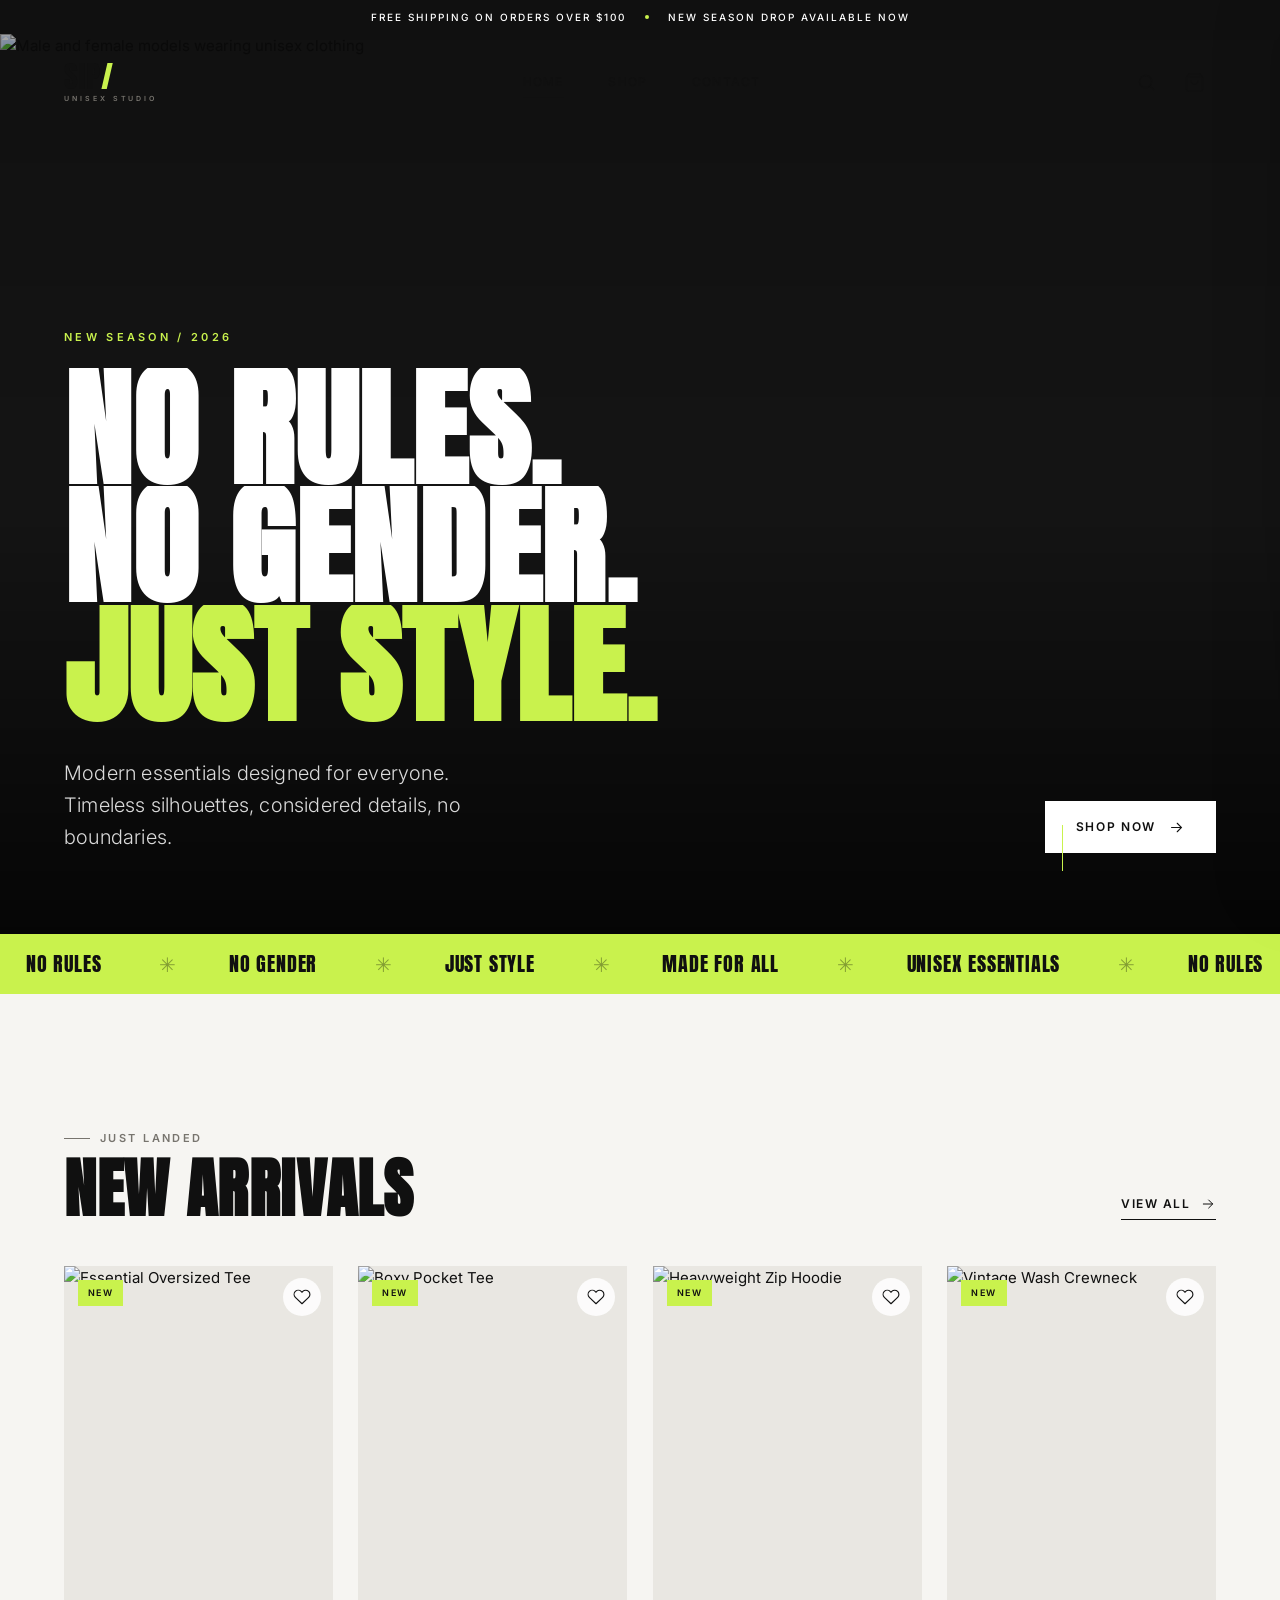
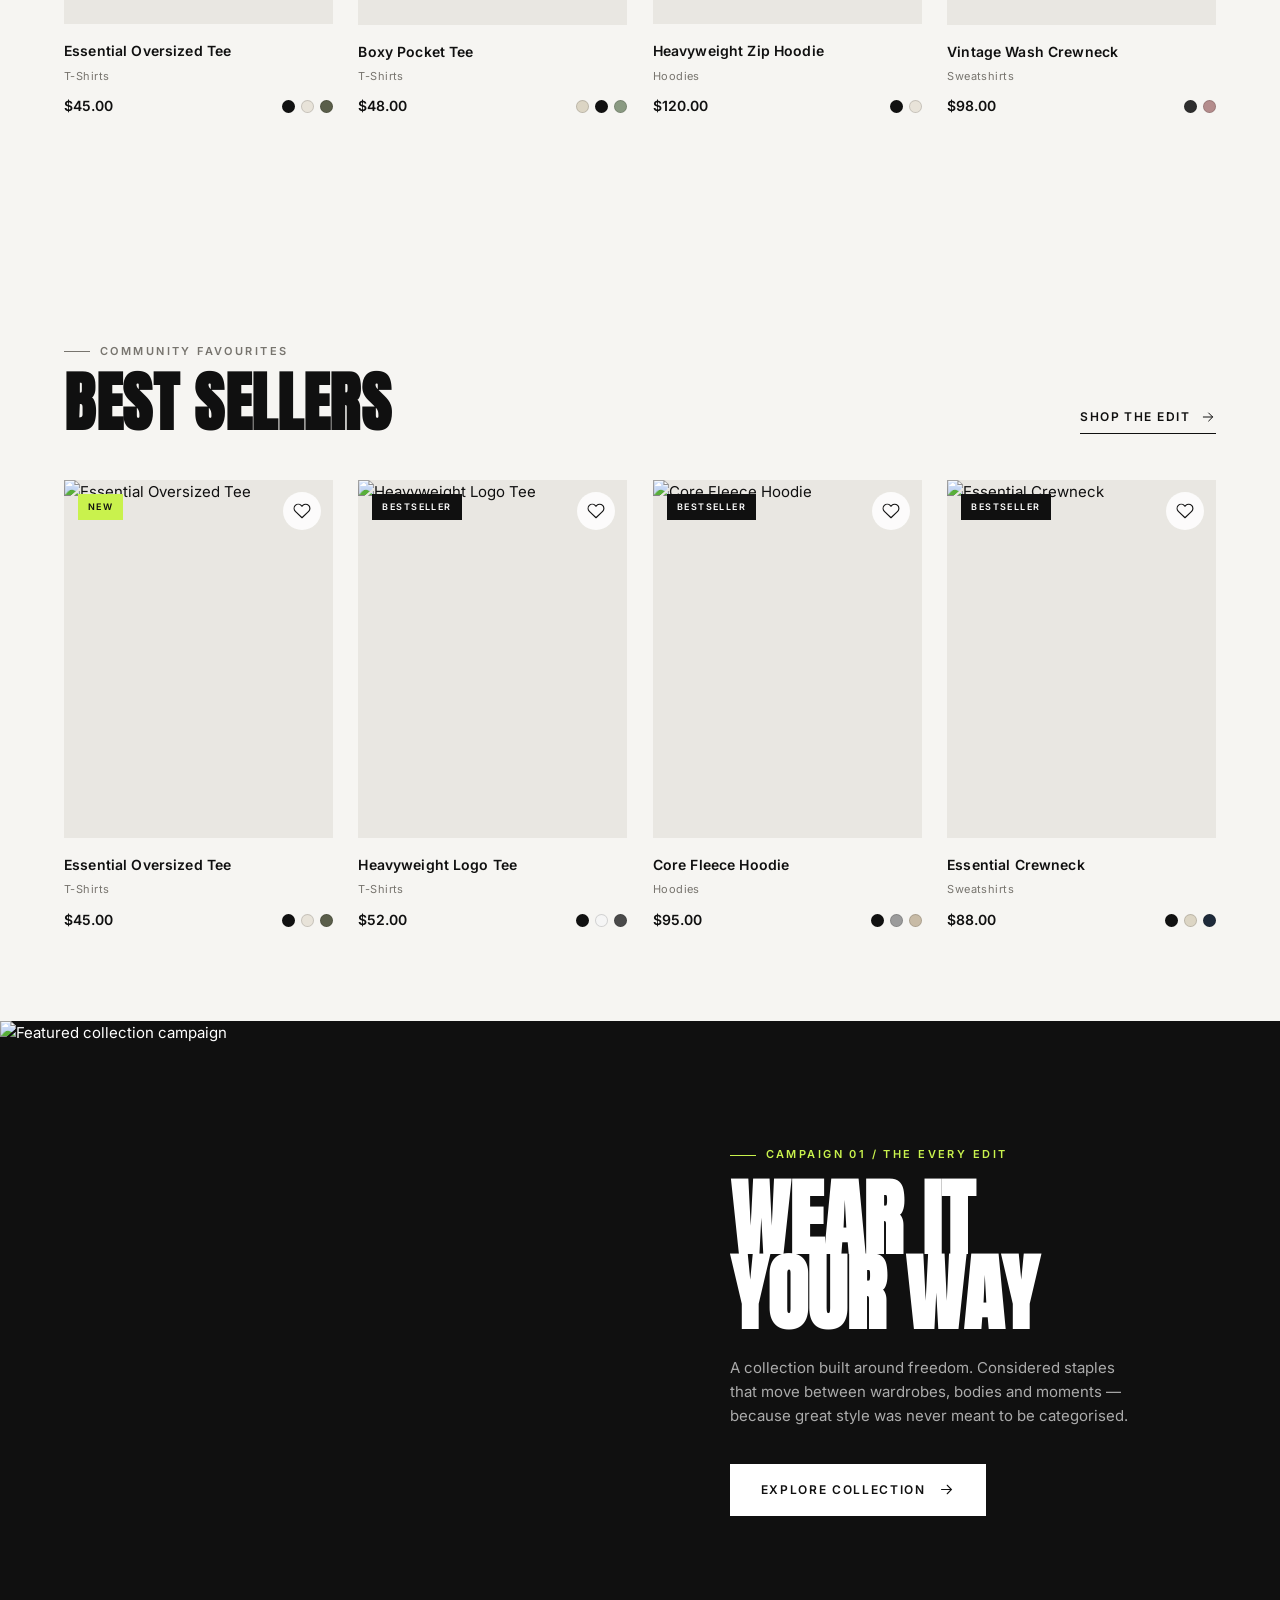
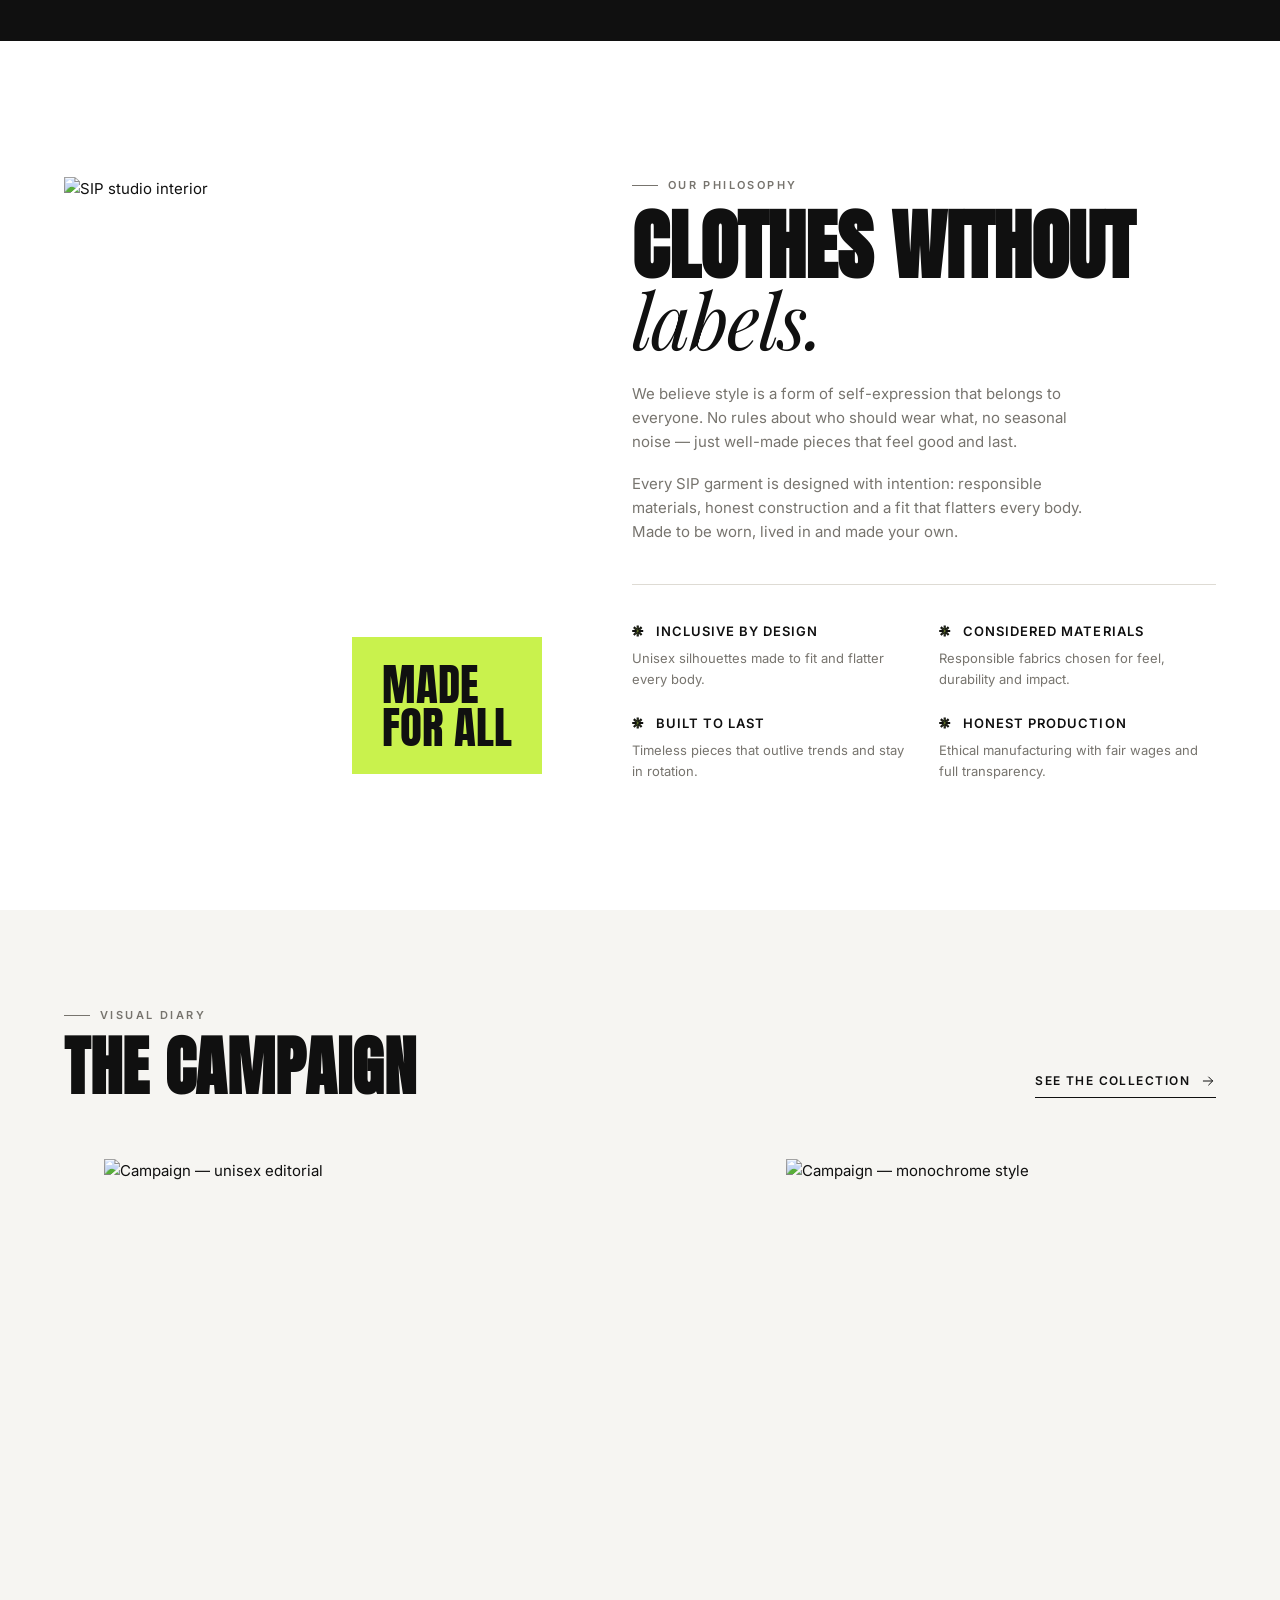
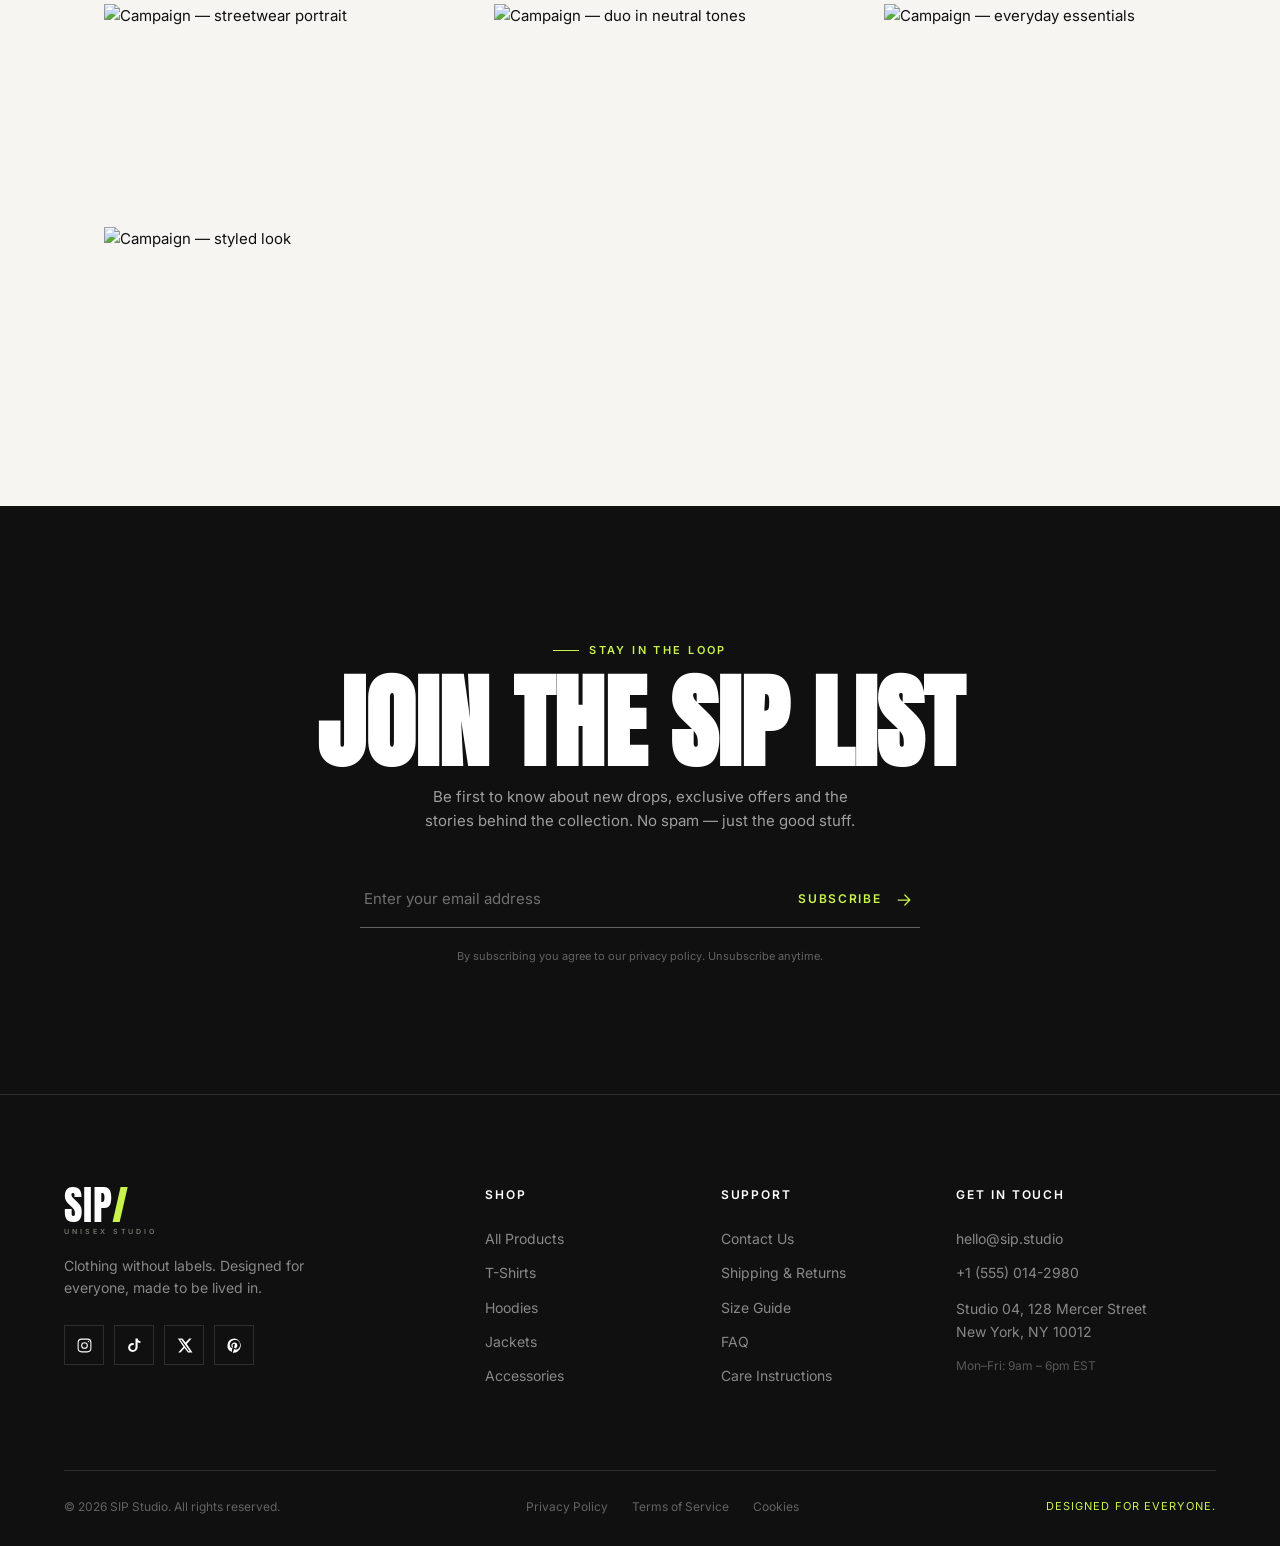
==== index.html @ 07a3ffbf "first commit" ====
<!DOCTYPE html>
<html lang="en">
<head>
  <meta charset="UTF-8" />
  <meta name="viewport" content="width=device-width, initial-scale=1.0" />
  <meta name="description" content="SIP — modern unisex essentials. No rules. No gender. Just style." />
  <title>SIP / Unisex Studio — No Rules. No Gender. Just Style.</title>
  <link rel="stylesheet" href="css/style.css" />
</head>
<body data-page="home">

  <div id="app-header"></div>

  <main>
    <!-- HERO -->
    <section class="hero">
      <div class="hero-media">
        <img src="https://images.unsplash.com/photo-1539109136881-3be0616acf4b?auto=format&fit=crop&w=2000&q=80"
             alt="Male and female models wearing unisex clothing" />
      </div>
      <div class="hero-content">
        <span class="hero-eyebrow">New Season / 2026</span>
        <h1>
          <span class="line"><span>No Rules.</span></span>
          <span class="line"><span>No Gender.</span></span>
          <span class="line"><span>Just Style.</span></span>
        </h1>
        <div class="hero-bottom">
          <p class="hero-sub">Modern essentials designed for everyone. Timeless silhouettes, considered details, no boundaries.</p>
          <a href="products.html" class="btn btn-light">Shop Now
            <svg viewBox="0 0 24 24" fill="none" stroke="currentColor" stroke-width="1.5" stroke-linecap="round"><path d="M5 12h14M13 6l6 6-6 6"/></svg>
          </a>
        </div>
      </div>
      <div class="hero-scroll" aria-hidden="true"><i></i> Scroll to explore</div>
    </section>

    <!-- MARQUEE -->
    <div class="marquee" aria-hidden="true">
      <div class="marquee-track" id="marqueeTrack"></div>
    </div>

    <!-- NEW ARRIVALS -->
    <section class="section container">
      <div class="section-head reveal">
        <div>
          <span class="eyebrow">Just Landed</span>
          <h2>New Arrivals</h2>
        </div>
        <a href="products.html" class="text-link">View all
          <svg viewBox="0 0 24 24" fill="none" stroke="currentColor" stroke-width="1.5" stroke-linecap="round"><path d="M5 12h14M13 6l6 6-6 6"/></svg>
        </a>
      </div>
      <div class="product-grid" id="newArrivals"></div>
    </section>

    <!-- BEST SELLERS -->
    <section class="section-tight container">
      <div class="section-head reveal">
        <div>
          <span class="eyebrow">Community Favourites</span>
          <h2>Best Sellers</h2>
        </div>
        <a href="products.html" class="text-link">Shop the edit
          <svg viewBox="0 0 24 24" fill="none" stroke="currentColor" stroke-width="1.5" stroke-linecap="round"><path d="M5 12h14M13 6l6 6-6 6"/></svg>
        </a>
      </div>
      <div class="product-grid" id="bestSellers"></div>
    </section>

    <!-- FEATURED COLLECTION -->
    <section class="featured reveal">
      <div class="featured-media">
        <img src="https://images.unsplash.com/photo-1483985988355-763728e1935b?auto=format&fit=crop&w=1600&q=80"
             alt="Featured collection campaign" />
      </div>
      <div class="featured-content">
        <span class="eyebrow">Campaign 01 / The Every Edit</span>
        <h2>Wear It<br/>Your Way</h2>
        <p>A collection built around freedom. Considered staples that move between wardrobes, bodies and moments — because great style was never meant to be categorised.</p>
        <a href="products.html?category=T-Shirts" class="btn btn-light">Explore collection
          <svg viewBox="0 0 24 24" fill="none" stroke="currentColor" stroke-width="1.5" stroke-linecap="round"><path d="M5 12h14M13 6l6 6-6 6"/></svg>
        </a>
      </div>
    </section>

    <!-- PHILOSOPHY -->
    <section class="section philosophy">
      <div class="container philosophy-grid">
        <div class="philosophy-media reveal">
          <img src="https://images.unsplash.com/photo-1441986300917-64674bd600d8?auto=format&fit=crop&w=1300&q=80"
               alt="SIP studio interior" />
          <div class="badge">Made<br/>For All</div>
        </div>
        <div class="philosophy-copy reveal">
          <span class="eyebrow">Our Philosophy</span>
          <h2>Clothes without <em>labels.</em></h2>
          <p>We believe style is a form of self-expression that belongs to everyone. No rules about who should wear what, no seasonal noise — just well-made pieces that feel good and last.</p>
          <p>Every SIP garment is designed with intention: responsible materials, honest construction and a fit that flatters every body. Made to be worn, lived in and made your own.</p>
          <div class="values">
            <div class="value"><h4><span>✳</span> Inclusive by Design</h4><p>Unisex silhouettes made to fit and flatter every body.</p></div>
            <div class="value"><h4><span>✳</span> Considered Materials</h4><p>Responsible fabrics chosen for feel, durability and impact.</p></div>
            <div class="value"><h4><span>✳</span> Built to Last</h4><p>Timeless pieces that outlive trends and stay in rotation.</p></div>
            <div class="value"><h4><span>✳</span> Honest Production</h4><p>Ethical manufacturing with fair wages and full transparency.</p></div>
          </div>
        </div>
      </div>
    </section>

    <!-- CAMPAIGN GALLERY -->
    <section class="section-tight gallery-section container">
      <div class="section-head reveal">
        <div>
          <span class="eyebrow">Visual Diary</span>
          <h2>The Campaign</h2>
        </div>
        <a href="products.html" class="text-link">See the collection
          <svg viewBox="0 0 24 24" fill="none" stroke="currentColor" stroke-width="1.5" stroke-linecap="round"><path d="M5 12h14M13 6l6 6-6 6"/></svg>
        </a>
      </div>
      <div class="gallery-grid reveal" id="galleryGrid"></div>
    </section>

    <!-- NEWSLETTER -->
    <section class="newsletter">
      <div class="container reveal">
        <span class="eyebrow">Stay in the loop</span>
        <h2>Join The SIP List</h2>
        <p>Be first to know about new drops, exclusive offers and the stories behind the collection. No spam — just the good stuff.</p>
        <form class="newsletter-form" data-newsletter>
          <input type="email" placeholder="Enter your email address" aria-label="Email address" required />
          <button type="submit">Subscribe
            <svg viewBox="0 0 24 24" fill="none" stroke="currentColor" stroke-width="1.5" stroke-linecap="round"><path d="M5 12h14M13 6l6 6-6 6"/></svg>
          </button>
        </form>
        <small>By subscribing you agree to our privacy policy. Unsubscribe anytime.</small>
      </div>
    </section>
  </main>

  <div id="app-footer"></div>

  <script src="js/data.js"></script>
  <script src="js/details.js"></script>
  <script src="js/store.js"></script>
  <script src="js/main.js"></script>
  <script src="js/home.js"></script>
</body>
</html>
---- css/style.css ----
/* ============================================================
   SIP — Unisex Studio
   Premium minimalist streetwear stylesheet
   ============================================================ */

@import url('https://fonts.googleapis.com/css2?family=Anton&family=Inter:wght@300;400;500;600;700&family=Playfair+Display:ital,wght@1,400;1,500&display=swap');

:root {
  --bg: #f6f5f2;
  --surface: #ffffff;
  --ink: #101010;
  --ink-soft: #2a2a2a;
  --muted: #77746e;
  --line: #dedbd4;
  --line-dark: #2e2e2e;
  --accent: #c9f24d;
  --display: 'Anton', Impact, sans-serif;
  --body: 'Inter', -apple-system, BlinkMacSystemFont, 'Segoe UI', sans-serif;
  --serif: 'Playfair Display', Georgia, serif;
  --max: 1440px;
  --pad: clamp(20px, 5vw, 72px);
  --nav-h: 84px;
  --ease: cubic-bezier(0.22, 1, 0.36, 1);
}

*,
*::before,
*::after {
  box-sizing: border-box;
}

html {
  scroll-behavior: smooth;
}

body {
  margin: 0;
  background: var(--bg);
  color: var(--ink);
  font-family: var(--body);
  font-size: 15px;
  line-height: 1.6;
  -webkit-font-smoothing: antialiased;
  overflow-x: hidden;
}

body.no-scroll {
  overflow: hidden;
}

img {
  display: block;
  max-width: 100%;
}

a {
  color: inherit;
  text-decoration: none;
}

button,
input,
select {
  font: inherit;
  color: inherit;
}

button {
  cursor: pointer;
}

h1,
h2,
h3,
h4,
p {
  margin: 0;
}

::selection {
  background: var(--accent);
  color: var(--ink);
}

/* ---------- Shared bits ---------- */
.display {
  font-family: var(--display);
  font-weight: 400;
  line-height: 0.95;
  letter-spacing: 0.01em;
  text-transform: uppercase;
}

.eyebrow {
  display: inline-flex;
  align-items: center;
  gap: 10px;
  font-size: 11px;
  font-weight: 600;
  letter-spacing: 0.22em;
  text-transform: uppercase;
  color: var(--muted);
}
.eyebrow::before {
  content: '';
  width: 26px;
  height: 1px;
  background: currentColor;
}

.btn {
  display: inline-flex;
  align-items: center;
  justify-content: center;
  gap: 12px;
  min-height: 52px;
  padding: 0 30px;
  font-size: 12px;
  font-weight: 600;
  letter-spacing: 0.14em;
  text-transform: uppercase;
  border: 1px solid transparent;
  transition: background 0.3s var(--ease), color 0.3s var(--ease),
    border-color 0.3s var(--ease), transform 0.3s var(--ease);
  white-space: nowrap;
}
.btn svg {
  width: 17px;
  height: 17px;
  transition: transform 0.3s var(--ease);
}
.btn:hover svg {
  transform: translateX(4px);
}
.btn-dark {
  background: var(--ink);
  color: #fff;
}
.btn-dark:hover {
  background: var(--accent);
  color: var(--ink);
}
.btn-light {
  background: #fff;
  color: var(--ink);
}
.btn-light:hover {
  background: var(--accent);
}
.btn-outline {
  background: transparent;
  color: var(--ink);
  border-color: var(--ink);
}
.btn-outline:hover {
  background: var(--ink);
  color: #fff;
}
.btn-ghost {
  background: transparent;
  color: var(--ink);
  border-color: var(--line);
}
.btn-ghost:hover {
  border-color: var(--ink);
}
.btn-block {
  width: 100%;
}

.section-head {
  display: flex;
  align-items: flex-end;
  justify-content: space-between;
  gap: 30px;
  margin-bottom: 46px;
}
.section-head h2 {
  font-family: var(--display);
  font-size: clamp(38px, 5vw, 68px);
  line-height: 0.95;
  text-transform: uppercase;
  letter-spacing: 0.01em;
  margin-top: 12px;
}
.text-link {
  display: inline-flex;
  align-items: center;
  gap: 10px;
  font-size: 12px;
  font-weight: 600;
  letter-spacing: 0.12em;
  text-transform: uppercase;
  padding-bottom: 6px;
  border-bottom: 1px solid var(--ink);
  transition: gap 0.3s var(--ease), color 0.3s;
}
.text-link svg {
  width: 16px;
  height: 16px;
}
.text-link:hover {
  gap: 18px;
  color: var(--muted);
}

.container {
  width: 100%;
  max-width: var(--max);
  margin-inline: auto;
  padding-inline: var(--pad);
}

.reveal {
  opacity: 0;
  transform: translateY(32px);
  transition: opacity 0.8s var(--ease), transform 0.8s var(--ease);
}
.reveal.visible {
  opacity: 1;
  transform: none;
}

/* ---------- Announcement + Header ---------- */
.announcement {
  background: var(--ink);
  color: #fff;
  text-align: center;
  font-size: 10px;
  font-weight: 500;
  letter-spacing: 0.2em;
  text-transform: uppercase;
  padding: 9px 16px;
}
.announcement-dot {
  display: inline-block;
  width: 4px;
  height: 4px;
  border-radius: 50%;
  background: var(--accent);
  margin: 0 14px 2px;
}

.site-header {
  position: fixed;
  top: 40px;
  left: 0;
  right: 0;
  z-index: 100;
  height: var(--nav-h);
  background: transparent;
  transition: background 0.4s var(--ease), box-shadow 0.4s var(--ease),
    height 0.4s var(--ease), top 0.4s var(--ease);
}
.site-header.scrolled {
  top: 0;
  height: 70px;
  background: rgba(246, 245, 242, 0.94);
  backdrop-filter: blur(14px);
  -webkit-backdrop-filter: blur(14px);
  box-shadow: 0 1px 0 var(--line);
}
.nav-wrap {
  max-width: var(--max);
  height: 100%;
  margin-inline: auto;
  padding-inline: var(--pad);
  display: flex;
  align-items: center;
  justify-content: space-between;
  gap: 24px;
}
.logo {
  display: inline-flex;
  flex-direction: column;
  line-height: 1;
  flex-shrink: 0;
}
.logo-mark {
  font-family: var(--display);
  font-size: 30px;
  letter-spacing: 0.02em;
}
.logo-slash {
  color: var(--accent);
}
.logo-sub {
  font-size: 7px;
  font-weight: 600;
  letter-spacing: 0.42em;
  color: var(--muted);
  margin-top: 3px;
}

.main-nav {
  display: flex;
  gap: clamp(22px, 3.5vw, 52px);
  align-items: center;
}
.main-nav a {
  position: relative;
  font-size: 12px;
  font-weight: 500;
  letter-spacing: 0.1em;
  text-transform: uppercase;
  padding: 8px 0;
}
.main-nav a::after {
  content: '';
  position: absolute;
  bottom: 2px;
  left: 0;
  width: 0;
  height: 1px;
  background: var(--ink);
  transition: width 0.35s var(--ease);
}
.main-nav a:hover::after,
.main-nav a.active::after {
  width: 100%;
}

.nav-actions {
  display: flex;
  align-items: center;
  gap: 6px;
}
.icon-btn {
  width: 42px;
  height: 42px;
  display: inline-flex;
  align-items: center;
  justify-content: center;
  background: none;
  border: 0;
  border-radius: 50%;
  position: relative;
  transition: background 0.3s;
}
.icon-btn:hover {
  background: rgba(0, 0, 0, 0.06);
}
.icon-btn svg {
  width: 21px;
  height: 21px;
}
.cart-badge {
  position: absolute;
  top: 2px;
  right: 0;
  min-width: 17px;
  height: 17px;
  padding: 0 4px;
  border-radius: 20px;
  background: var(--accent);
  color: var(--ink);
  font-size: 10px;
  font-weight: 700;
  display: flex;
  align-items: center;
  justify-content: center;
  transform: scale(0);
  transition: transform 0.3s var(--ease);
}
.cart-badge.is-visible {
  transform: scale(1);
}
.menu-toggle {
  display: none;
}

/* ---------- Mobile menu ---------- */
.mobile-menu {
  position: fixed;
  inset: 0;
  z-index: 300;
  background: var(--ink);
  color: #fff;
  padding: var(--pad);
  display: flex;
  flex-direction: column;
  justify-content: center;
  transform: translateY(-100%);
  transition: transform 0.6s var(--ease);
}
.mobile-menu.open {
  transform: none;
}
.mobile-menu-close {
  position: absolute;
  top: 26px;
  right: 26px;
  color: #fff;
}
.mobile-menu-close:hover {
  background: rgba(255, 255, 255, 0.1);
}
.mobile-menu nav {
  display: flex;
  flex-direction: column;
}
.mobile-menu nav a {
  font-family: var(--display);
  font-size: clamp(52px, 14vw, 90px);
  line-height: 1.1;
  text-transform: uppercase;
  display: flex;
  align-items: baseline;
  justify-content: space-between;
  border-bottom: 1px solid var(--line-dark);
  transition: color 0.3s, padding-left 0.3s var(--ease);
}
.mobile-menu nav a:hover {
  color: var(--accent);
  padding-left: 14px;
}
.mobile-menu nav a span {
  font-family: var(--body);
  font-size: 12px;
  color: var(--muted);
  letter-spacing: 0.1em;
}
.mobile-menu-foot {
  margin-top: 60px;
  font-size: 11px;
  letter-spacing: 0.24em;
  color: var(--muted);
}

/* ---------- Hero ---------- */
.hero {
  position: relative;
  min-height: 100svh;
  display: flex;
  align-items: flex-end;
  overflow: hidden;
  background: #1a1a1a;
}
.hero-media {
  position: absolute;
  inset: 0;
}
.hero-media img {
  width: 100%;
  height: 100%;
  object-fit: cover;
  object-position: center 28%;
  animation: heroZoom 1.6s var(--ease) both;
}
@keyframes heroZoom {
  from {
    transform: scale(1.1);
  }
  to {
    transform: scale(1);
  }
}
.hero-media::after {
  content: '';
  position: absolute;
  inset: 0;
  background: linear-gradient(
      to top,
      rgba(0, 0, 0, 0.78) 0%,
      rgba(0, 0, 0, 0.2) 48%,
      rgba(0, 0, 0, 0.35) 100%
    );
}
.hero-content {
  position: relative;
  z-index: 2;
  width: 100%;
  max-width: var(--max);
  margin-inline: auto;
  padding: 0 var(--pad) clamp(60px, 9vh, 110px);
  color: #fff;
}
.hero-eyebrow {
  color: var(--accent);
  font-size: 11px;
  font-weight: 600;
  letter-spacing: 0.3em;
  text-transform: uppercase;
  margin-bottom: 22px;
  display: block;
}
.hero h1 {
  font-family: var(--display);
  font-size: clamp(58px, 10.5vw, 168px);
  line-height: 0.88;
  letter-spacing: 0.005em;
  text-transform: uppercase;
  max-width: 12ch;
}
.hero h1 .line {
  display: block;
  overflow: hidden;
}
.hero h1 .line span {
  display: block;
  animation: heroUp 0.9s var(--ease) both;
}
.hero h1 .line:nth-child(2) span {
  animation-delay: 0.12s;
}
.hero h1 .line:nth-child(3) span {
  animation-delay: 0.24s;
  color: var(--accent);
}
@keyframes heroUp {
  from {
    transform: translateY(110%);
  }
  to {
    transform: none;
  }
}
.hero-bottom {
  display: flex;
  align-items: flex-end;
  justify-content: space-between;
  gap: 40px;
  margin-top: 34px;
  flex-wrap: wrap;
}
.hero-sub {
  font-size: clamp(15px, 1.6vw, 20px);
  font-weight: 300;
  letter-spacing: 0.01em;
  max-width: 34ch;
  color: rgba(255, 255, 255, 0.85);
}
.hero-scroll {
  position: absolute;
  right: var(--pad);
  bottom: clamp(40px, 7vh, 80px);
  z-index: 2;
  display: flex;
  align-items: center;
  gap: 12px;
  font-size: 10px;
  letter-spacing: 0.22em;
  text-transform: uppercase;
  color: rgba(255, 255, 255, 0.7);
}
.hero-scroll i {
  display: block;
  width: 1px;
  height: 46px;
  background: rgba(255, 255, 255, 0.5);
  position: relative;
  overflow: hidden;
}
.hero-scroll i::after {
  content: '';
  position: absolute;
  inset: 0;
  background: var(--accent);
  animation: scrollLine 2s infinite;
}
@keyframes scrollLine {
  0% {
    transform: translateY(-100%);
  }
  60%,
  100% {
    transform: translateY(100%);
  }
}

/* ---------- Marquee ---------- */
.marquee {
  background: var(--accent);
  overflow: hidden;
  padding: 14px 0;
}
.marquee-track {
  display: flex;
  width: max-content;
  animation: marquee 26s linear infinite;
}
.marquee span {
  font-family: var(--display);
  font-size: 20px;
  text-transform: uppercase;
  letter-spacing: 0.04em;
  padding-inline: 26px;
  white-space: nowrap;
}
.marquee span i {
  font-style: normal;
  color: rgba(0, 0, 0, 0.35);
  margin-left: 52px;
}
@keyframes marquee {
  to {
    transform: translateX(-50%);
  }
}

/* ---------- Product grid (shared) ---------- */
.section {
  padding-block: clamp(80px, 10vw, 140px);
}
.section-tight {
  padding-block: clamp(60px, 7vw, 100px);
}
.product-grid {
  display: grid;
  grid-template-columns: repeat(4, 1fr);
  gap: clamp(16px, 2vw, 30px);
}
.product-card {
  position: relative;
}
.product-media {
  position: relative;
  overflow: hidden;
  aspect-ratio: 3 / 4;
  background: #e9e7e2;
}
.product-media img {
  width: 100%;
  height: 100%;
  object-fit: cover;
  transition: transform 0.8s var(--ease), opacity 0.5s;
}
.product-media .img-alt {
  position: absolute;
  inset: 0;
  opacity: 0;
}
.product-card:hover .product-media img.primary {
  opacity: 0;
}
.product-card:hover .product-media img.img-alt {
  opacity: 1;
}
.product-card:hover .product-media img {
  transform: scale(1.05);
}
.product-tag {
  position: absolute;
  top: 14px;
  left: 14px;
  z-index: 2;
  background: var(--ink);
  color: #fff;
  font-size: 9px;
  font-weight: 600;
  letter-spacing: 0.16em;
  text-transform: uppercase;
  padding: 6px 10px;
}
.product-tag.new {
  background: var(--accent);
  color: var(--ink);
}
.wish-btn {
  position: absolute;
  top: 12px;
  right: 12px;
  z-index: 2;
  width: 38px;
  height: 38px;
  border-radius: 50%;
  border: 0;
  background: rgba(255, 255, 255, 0.85);
  display: flex;
  align-items: center;
  justify-content: center;
  transition: background 0.3s, transform 0.3s var(--ease);
}
.wish-btn svg {
  width: 18px;
  height: 18px;
}
.wish-btn:hover {
  transform: scale(1.08);
}
.wish-btn.active {
  background: var(--ink);
  color: var(--accent);
}
.wish-btn.active svg {
  fill: currentColor;
}
.quick-add {
  position: absolute;
  left: 14px;
  right: 14px;
  bottom: 14px;
  z-index: 2;
  background: #fff;
  border: 0;
  height: 46px;
  font-size: 11px;
  font-weight: 600;
  letter-spacing: 0.14em;
  text-transform: uppercase;
  transform: translateY(120%);
  opacity: 0;
  transition: transform 0.4s var(--ease), opacity 0.4s, background 0.3s, color 0.3s;
}
.product-card:hover .quick-add {
  transform: none;
  opacity: 1;
}
.quick-add:hover {
  background: var(--accent);
}
.product-info {
  padding-top: 16px;
}
.product-info h3 {
  font-size: 14px;
  font-weight: 600;
  letter-spacing: 0.01em;
  margin-bottom: 5px;
}
.product-cat {
  font-size: 11px;
  color: var(--muted);
  letter-spacing: 0.04em;
}
.product-row {
  display: flex;
  align-items: center;
  justify-content: space-between;
  margin-top: 10px;
  gap: 10px;
}
.product-price {
  font-size: 14px;
  font-weight: 600;
}
.swatches {
  display: flex;
  gap: 6px;
}
.swatch {
  width: 13px;
  height: 13px;
  border-radius: 50%;
  border: 1px solid rgba(0, 0, 0, 0.15);
  position: relative;
}
.swatch::after {
  content: '';
  position: absolute;
  inset: -3px;
  border: 1px solid transparent;
  border-radius: 50%;
  transition: border-color 0.2s;
}
.swatch.active::after {
  border-color: var(--ink);
}

/* ---------- Featured split ---------- */
.featured {
  display: grid;
  grid-template-columns: 1fr 1fr;
  min-height: 620px;
  background: var(--ink);
  color: #fff;
}
.featured-media {
  position: relative;
  overflow: hidden;
}
.featured-media img {
  width: 100%;
  height: 100%;
  object-fit: cover;
  position: absolute;
  inset: 0;
  transition: transform 1s var(--ease);
}
.featured:hover .featured-media img {
  transform: scale(1.04);
}
.featured-content {
  padding: clamp(50px, 7vw, 110px);
  display: flex;
  flex-direction: column;
  justify-content: center;
  align-items: flex-start;
}
.featured-content .eyebrow {
  color: var(--accent);
}
.featured-content h2 {
  font-family: var(--display);
  font-size: clamp(52px, 6.5vw, 98px);
  line-height: 0.9;
  text-transform: uppercase;
  margin: 18px 0 24px;
}
.featured-content p {
  color: rgba(255, 255, 255, 0.65);
  max-width: 46ch;
  margin-bottom: 36px;
}

/* ---------- Philosophy ---------- */
.philosophy {
  background: var(--surface);
}
.philosophy-grid {
  display: grid;
  grid-template-columns: 0.9fr 1.1fr;
  gap: clamp(40px, 7vw, 110px);
  align-items: center;
}
.philosophy-media {
  position: relative;
  aspect-ratio: 4 / 5;
  overflow: hidden;
}
.philosophy-media img {
  width: 100%;
  height: 100%;
  object-fit: cover;
}
.philosophy-media .badge {
  position: absolute;
  bottom: 0;
  right: 0;
  background: var(--accent);
  color: var(--ink);
  padding: 26px 30px;
  font-family: var(--display);
  font-size: clamp(30px, 3.5vw, 50px);
  line-height: 0.95;
  text-transform: uppercase;
  max-width: 240px;
}
.philosophy-copy h2 {
  font-family: var(--display);
  font-size: clamp(46px, 6vw, 88px);
  line-height: 0.93;
  text-transform: uppercase;
  margin: 16px 0 28px;
}
.philosophy-copy h2 em {
  font-family: var(--serif);
  font-weight: 400;
  text-transform: none;
  letter-spacing: -0.02em;
}
.philosophy-copy > p {
  color: var(--muted);
  max-width: 52ch;
  margin-bottom: 18px;
}
.values {
  display: grid;
  grid-template-columns: 1fr 1fr;
  gap: 24px 30px;
  margin-top: 40px;
  padding-top: 36px;
  border-top: 1px solid var(--line);
}
.value h4 {
  font-size: 13px;
  font-weight: 600;
  text-transform: uppercase;
  letter-spacing: 0.08em;
  margin-bottom: 6px;
}
.value h4 span {
  color: var(--accent);
  margin-right: 8px;
  -webkit-text-stroke: 1px var(--ink);
}
.value p {
  font-size: 13px;
  color: var(--muted);
}

/* ---------- Campaign gallery ---------- */
.gallery-section {
  background: var(--bg);
}
.gallery-grid {
  display: grid;
  grid-template-columns: repeat(12, 1fr);
  grid-auto-rows: clamp(120px, 16vw, 230px);
  gap: clamp(10px, 1.4vw, 20px);
}
.gallery-item {
  overflow: hidden;
  position: relative;
}
.gallery-item img {
  width: 100%;
  height: 100%;
  object-fit: cover;
  transition: transform 0.8s var(--ease), filter 0.5s;
}
.gallery-item:hover img {
  transform: scale(1.06);
}
.gallery-item:nth-child(1) {
  grid-column: span 7;
  grid-row: span 2;
}
.gallery-item:nth-child(2) {
  grid-column: span 5;
  grid-row: span 2;
}
.gallery-item:nth-child(3) {
  grid-column: span 4;
}
.gallery-item:nth-child(4) {
  grid-column: span 4;
}
.gallery-item:nth-child(5) {
  grid-column: span 4;
}
.gallery-item:nth-child(6) {
  grid-column: span 12;
  grid-row: span 1;
}
.gallery-item:nth-child(6) img {
  object-position: center 40%;
}

/* ---------- Newsletter ---------- */
.newsletter {
  background: var(--ink);
  color: #fff;
  padding-block: clamp(80px, 10vw, 140px);
  text-align: center;
}
.newsletter .eyebrow {
  color: var(--accent);
  justify-content: center;
}
.newsletter h2 {
  font-family: var(--display);
  font-size: clamp(50px, 8vw, 120px);
  line-height: 0.9;
  text-transform: uppercase;
  margin: 18px 0 16px;
}
.newsletter > .container > p {
  color: rgba(255, 255, 255, 0.6);
  max-width: 48ch;
  margin: 0 auto 38px;
}
.newsletter-form {
  display: flex;
  max-width: 560px;
  margin-inline: auto;
  border-bottom: 1px solid rgba(255, 255, 255, 0.35);
}
.newsletter-form input {
  flex: 1;
  background: none;
  border: 0;
  outline: 0;
  color: #fff;
  padding: 16px 4px;
  font-size: 15px;
}
.newsletter-form input::placeholder {
  color: rgba(255, 255, 255, 0.4);
}
.newsletter-form button {
  background: none;
  border: 0;
  color: var(--accent);
  font-size: 12px;
  font-weight: 600;
  letter-spacing: 0.14em;
  text-transform: uppercase;
  padding: 0 6px;
}
.newsletter-form button svg {
  width: 20px;
  height: 20px;
  vertical-align: middle;
  margin-left: 8px;
}
.newsletter small {
  display: block;
  color: rgba(255, 255, 255, 0.35);
  font-size: 11px;
  margin-top: 20px;
}

/* ---------- Footer ---------- */
.site-footer {
  background: var(--ink);
  color: #fff;
  padding: clamp(60px, 7vw, 100px) var(--pad) 30px;
  border-top: 1px solid var(--line-dark);
}
.footer-top {
  max-width: var(--max);
  margin-inline: auto;
  display: grid;
  grid-template-columns: 2fr 1fr 1fr 1.4fr;
  gap: 50px;
}
.footer-logo .logo-mark {
  font-size: 40px;
}
.footer-brand > p {
  color: rgba(255, 255, 255, 0.5);
  max-width: 30ch;
  margin: 20px 0 26px;
  font-size: 14px;
}
.socials {
  display: flex;
  gap: 10px;
}
.socials a {
  width: 40px;
  height: 40px;
  border: 1px solid var(--line-dark);
  display: flex;
  align-items: center;
  justify-content: center;
  transition: background 0.3s, color 0.3s, border-color 0.3s;
}
.socials a:hover {
  background: var(--accent);
  color: var(--ink);
  border-color: var(--accent);
}
.socials svg {
  width: 17px;
  height: 17px;
}
.footer-col h4 {
  font-size: 12px;
  font-weight: 600;
  letter-spacing: 0.16em;
  text-transform: uppercase;
  margin-bottom: 24px;
}
.footer-col a,
.footer-col p {
  display: block;
  color: rgba(255, 255, 255, 0.5);
  font-size: 14px;
  margin-bottom: 12px;
  transition: color 0.3s;
}
.footer-col a:hover {
  color: var(--accent);
}
.footer-contact p {
  line-height: 1.7;
}
.footer-hours {
  color: rgba(255, 255, 255, 0.3) !important;
  font-size: 12px !important;
}
.footer-bottom {
  max-width: var(--max);
  margin: 70px auto 0;
  padding-top: 26px;
  border-top: 1px solid var(--line-dark);
  display: flex;
  justify-content: space-between;
  gap: 20px;
  flex-wrap: wrap;
  align-items: center;
  font-size: 12px;
  color: rgba(255, 255, 255, 0.35);
}
.footer-legal {
  display: flex;
  gap: 24px;
}
.footer-legal a:hover {
  color: var(--accent);
}
.footer-note {
  color: var(--accent) !important;
  letter-spacing: 0.1em;
  text-transform: uppercase;
  font-size: 11px !important;
}

/* ---------- Overlay + Cart drawer ---------- */
.overlay {
  position: fixed;
  inset: 0;
  background: rgba(0, 0, 0, 0.5);
  z-index: 400;
  opacity: 0;
  visibility: hidden;
  transition: opacity 0.4s, visibility 0.4s;
}
.overlay.show {
  opacity: 1;
  visibility: visible;
}
.cart-drawer {
  position: fixed;
  top: 0;
  right: 0;
  bottom: 0;
  width: min(100%, 460px);
  background: var(--bg);
  z-index: 401;
  display: flex;
  flex-direction: column;
  transform: translateX(102%);
  transition: transform 0.5s var(--ease);
  box-shadow: -20px 0 60px rgba(0, 0, 0, 0.12);
}
.cart-drawer.open {
  transform: none;
}
.drawer-head {
  display: flex;
  align-items: center;
  justify-content: space-between;
  padding: 28px 30px;
  border-bottom: 1px solid var(--line);
  flex-shrink: 0;
}
.drawer-head h2 {
  font-family: var(--display);
  font-size: 26px;
  text-transform: uppercase;
  letter-spacing: 0.02em;
}
.drawer-head h2 span {
  font-family: var(--body);
  font-size: 13px;
  color: var(--muted);
  font-weight: 400;
}
.drawer-body {
  flex: 1;
  overflow-y: auto;
  padding: 10px 30px;
}
.drawer-foot {
  padding: 24px 30px 30px;
  border-top: 1px solid var(--line);
  flex-shrink: 0;
}
.cart-empty {
  height: 100%;
  display: flex;
  flex-direction: column;
  align-items: center;
  justify-content: center;
  text-align: center;
  padding: 40px 10px;
}
.cart-empty-icon {
  width: 70px;
  height: 70px;
  border-radius: 50%;
  background: #eae8e2;
  display: flex;
  align-items: center;
  justify-content: center;
  margin-bottom: 22px;
}
.cart-empty-icon svg {
  width: 28px;
  height: 28px;
}
.cart-empty h3 {
  font-family: var(--display);
  font-size: 28px;
  text-transform: uppercase;
  margin-bottom: 8px;
}
.cart-empty p {
  color: var(--muted);
  font-size: 13px;
  max-width: 28ch;
  margin-bottom: 26px;
}
.cart-line {
  display: flex;
  gap: 16px;
  padding: 20px 0;
  border-bottom: 1px solid var(--line);
}
.cart-line img {
  width: 90px;
  height: 112px;
  object-fit: cover;
  background: #e9e7e2;
  flex-shrink: 0;
}
.cart-line-info {
  flex: 1;
  min-width: 0;
}
.cart-line-top {
  display: flex;
  justify-content: space-between;
  gap: 10px;
}
.cart-line-top h4 {
  font-size: 13px;
  font-weight: 600;
  line-height: 1.3;
}
.remove-line {
  background: none;
  border: 0;
  padding: 0;
  color: var(--muted);
  align-self: flex-start;
}
.remove-line:hover {
  color: var(--ink);
}
.remove-line svg {
  width: 15px;
  height: 15px;
}
.cart-meta {
  font-size: 12px;
  color: var(--muted);
  margin-top: 4px;
}
.cart-line-bottom {
  display: flex;
  align-items: center;
  justify-content: space-between;
  margin-top: 16px;
}
.cart-line-bottom strong {
  font-size: 14px;
}
.qty.small {
  height: 32px;
}
.qty.small button {
  width: 32px;
}
.qty.small button svg {
  width: 13px;
  height: 13px;
}
.cart-summary-row {
  display: flex;
  justify-content: space-between;
  font-size: 13px;
  color: var(--muted);
  margin-bottom: 10px;
}
.cart-summary-row.total {
  color: var(--ink);
  font-size: 17px;
  font-weight: 600;
  padding-top: 12px;
  border-top: 1px solid var(--line);
  margin-bottom: 18px;
}
.ship-note {
  font-size: 11px;
  color: var(--muted);
  margin: -2px 0 14px;
}
.drawer-foot .btn {
  margin-bottom: 10px;
}

/* ---------- Search overlay ---------- */
.search-overlay {
  position: fixed;
  inset: 0;
  z-index: 500;
  background: rgba(246, 245, 242, 0.98);
  backdrop-filter: blur(10px);
  opacity: 0;
  visibility: hidden;
  transition: opacity 0.4s, visibility 0.4s;
  overflow-y: auto;
}
.search-overlay.open {
  opacity: 1;
  visibility: visible;
}
.search-inner {
  max-width: 800px;
  margin: 0 auto;
  padding: clamp(90px, 16vh, 180px) var(--pad) 60px;
  position: relative;
}
.search-close {
  position: absolute;
  top: 30px;
  right: var(--pad);
}
.search-form label {
  display: block;
  font-size: 12px;
  font-weight: 600;
  letter-spacing: 0.18em;
  text-transform: uppercase;
  color: var(--muted);
  margin-bottom: 14px;
}
.search-field {
  display: flex;
  align-items: center;
  border-bottom: 2px solid var(--ink);
}
.search-field input {
  flex: 1;
  background: none;
  border: 0;
  outline: 0;
  font-family: var(--display);
  font-size: clamp(32px, 6vw, 64px);
  text-transform: uppercase;
  padding: 10px 0;
  min-width: 0;
}
.search-field input::placeholder {
  color: #ccc8c0;
}
.search-field button {
  background: none;
  border: 0;
  padding: 10px;
}
.search-field button svg {
  width: 30px;
  height: 30px;
}
.search-results {
  margin-top: 30px;
}
.search-item {
  display: flex;
  align-items: center;
  gap: 16px;
  padding: 12px 0;
  border-bottom: 1px solid var(--line);
  transition: padding-left 0.3s var(--ease);
}
.search-item:hover {
  padding-left: 10px;
}
.search-item img {
  width: 56px;
  height: 68px;
  object-fit: cover;
}
.search-item span {
  flex: 1;
  display: flex;
  flex-direction: column;
}
.search-item strong {
  font-size: 14px;
}
.search-item small {
  color: var(--muted);
  font-size: 12px;
}
.search-item em {
  font-style: normal;
  font-weight: 600;
}
.search-none,
.search-hint {
  color: var(--muted);
  font-size: 13px;
  margin-top: 20px;
}

/* ---------- Toast ---------- */
.toast {
  position: fixed;
  bottom: 30px;
  left: 50%;
  transform: translate(-50%, 30px);
  background: var(--ink);
  color: #fff;
  padding: 14px 26px;
  font-size: 13px;
  z-index: 600;
  opacity: 0;
  visibility: hidden;
  transition: opacity 0.3s, transform 0.3s var(--ease), visibility 0.3s;
  box-shadow: 0 12px 40px rgba(0, 0, 0, 0.25);
  text-align: center;
  max-width: calc(100% - 40px);
}
.toast.show {
  opacity: 1;
  visibility: visible;
  transform: translate(-50%, 0);
}

/* ============================================================
   PRODUCTS PAGE
   ============================================================ */
.page-hero {
  background: var(--ink);
  color: #fff;
  padding: calc(var(--nav-h) + 80px) var(--pad) 60px;
  text-align: center;
  position: relative;
  overflow: hidden;
}
.page-hero::before {
  content: 'SIP';
  position: absolute;
  top: 50%;
  left: 50%;
  transform: translate(-50%, -50%);
  font-family: var(--display);
  font-size: clamp(220px, 40vw, 520px);
  color: rgba(255, 255, 255, 0.03);
  line-height: 1;
  pointer-events: none;
  white-space: nowrap;
}
.page-hero h1 {
  position: relative;
  font-family: var(--display);
  font-size: clamp(60px, 11vw, 140px);
  line-height: 0.9;
  text-transform: uppercase;
}
.page-hero h1 em {
  color: var(--accent);
  font-style: normal;
}
.page-hero p {
  position: relative;
  color: rgba(255, 255, 255, 0.55);
  margin-top: 18px;
  font-size: 14px;
  letter-spacing: 0.04em;
}
.breadcrumb {
  position: relative;
  display: flex;
  gap: 8px;
  justify-content: center;
  font-size: 11px;
  letter-spacing: 0.14em;
  text-transform: uppercase;
  color: rgba(255, 255, 255, 0.4);
  margin-bottom: 22px;
}
.breadcrumb a:hover {
  color: var(--accent);
}

.catalog {
  padding-block: clamp(40px, 5vw, 70px) clamp(80px, 10vw, 140px);
}
.catalog-toolbar {
  display: flex;
  align-items: center;
  justify-content: space-between;
  gap: 16px;
  padding-bottom: 20px;
  border-bottom: 1px solid var(--line);
  margin-bottom: 34px;
  flex-wrap: wrap;
}
.toolbar-left {
  display: flex;
  align-items: center;
  gap: 14px;
  flex-wrap: wrap;
}
.filter-toggle {
  display: none;
  align-items: center;
  gap: 10px;
  background: var(--ink);
  color: #fff;
  border: 0;
  height: 44px;
  padding: 0 18px;
  font-size: 12px;
  font-weight: 600;
  letter-spacing: 0.1em;
  text-transform: uppercase;
}
.catalog-search {
  display: flex;
  align-items: center;
  gap: 10px;
  border: 1px solid var(--line);
  background: var(--surface);
  height: 44px;
  padding: 0 14px;
  min-width: 260px;
}
.catalog-search svg {
  width: 17px;
  height: 17px;
  color: var(--muted);
  flex-shrink: 0;
}
.catalog-search input {
  border: 0;
  outline: 0;
  background: none;
  width: 100%;
  font-size: 13px;
}
.toolbar-right {
  display: flex;
  align-items: center;
  gap: 16px;
}
.result-count {
  font-size: 12px;
  color: var(--muted);
  white-space: nowrap;
}
.sort-select {
  border: 1px solid var(--line);
  background: var(--surface);
  height: 44px;
  padding: 0 38px 0 14px;
  font-size: 12px;
  font-weight: 500;
  outline: 0;
  cursor: pointer;
  appearance: none;
  background-image: url("data:image/svg+xml,%3Csvg xmlns='http://www.w3.org/2000/svg' width='12' height='12' viewBox='0 0 24 24' fill='none' stroke='%23101010' stroke-width='2'%3E%3Cpath d='m6 9 6 6 6-6'/%3E%3C/svg%3E");
  background-repeat: no-repeat;
  background-position: right 14px center;
}

.catalog-layout {
  display: grid;
  grid-template-columns: 250px 1fr;
  gap: clamp(30px, 4vw, 60px);
  align-items: start;
}
.filters {
  position: sticky;
  top: 100px;
}
.filters-head {
  display: flex;
  align-items: center;
  justify-content: space-between;
  margin-bottom: 24px;
}
.filters-head h3 {
  font-family: var(--display);
  font-size: 22px;
  text-transform: uppercase;
  letter-spacing: 0.03em;
}
.clear-filters {
  background: none;
  border: 0;
  font-size: 11px;
  color: var(--muted);
  text-decoration: underline;
  padding: 0;
}
.clear-filters:hover {
  color: var(--ink);
}
.filter-group {
  padding: 22px 0;
  border-top: 1px solid var(--line);
}
.filter-group h4 {
  font-size: 12px;
  font-weight: 600;
  letter-spacing: 0.12em;
  text-transform: uppercase;
  margin-bottom: 18px;
}
.filter-options {
  display: flex;
  flex-direction: column;
  gap: 12px;
}
.checkbox {
  display: flex;
  align-items: center;
  gap: 11px;
  cursor: pointer;
  font-size: 13px;
  color: var(--ink-soft);
}
.checkbox input {
  position: absolute;
  opacity: 0;
  pointer-events: none;
}
.checkbox .box {
  width: 17px;
  height: 17px;
  border: 1px solid #b9b6ae;
  display: inline-flex;
  align-items: center;
  justify-content: center;
  flex-shrink: 0;
  transition: background 0.2s, border-color 0.2s;
}
.checkbox .box::after {
  content: '';
  width: 8px;
  height: 5px;
  border-left: 2px solid #fff;
  border-bottom: 2px solid #fff;
  transform: rotate(-45deg) scale(0);
  transition: transform 0.2s;
  margin-top: -2px;
}
.checkbox input:checked + .box {
  background: var(--ink);
  border-color: var(--ink);
}
.checkbox input:checked + .box::after {
  transform: rotate(-45deg) scale(1);
}
.checkbox span.count {
  margin-left: auto;
  color: var(--muted);
  font-size: 11px;
}
.size-options {
  display: flex;
  flex-wrap: wrap;
  gap: 8px;
}
.size-chip {
  min-width: 42px;
  height: 36px;
  padding: 0 8px;
  border: 1px solid var(--line);
  background: var(--surface);
  font-size: 12px;
  font-weight: 500;
  transition: background 0.2s, color 0.2s, border-color 0.2s;
}
.size-chip:hover {
  border-color: var(--ink);
}
.size-chip.active {
  background: var(--ink);
  color: #fff;
  border-color: var(--ink);
}
.color-options {
  display: flex;
  flex-wrap: wrap;
  gap: 12px;
}
.color-chip {
  width: 26px;
  height: 26px;
  border-radius: 50%;
  border: 1px solid rgba(0, 0, 0, 0.15);
  position: relative;
  background: var(--c);
}
.color-chip::after {
  content: '';
  position: absolute;
  inset: -4px;
  border: 1px solid transparent;
  border-radius: 50%;
  transition: border-color 0.2s;
}
.color-chip.active::after,
.color-chip:hover::after {
  border-color: var(--ink);
}
.price-range {
  display: flex;
  flex-direction: column;
  gap: 12px;
}
.price-range input[type='range'] {
  width: 100%;
  accent-color: var(--ink);
}
.range-labels {
  display: flex;
  justify-content: space-between;
  font-size: 12px;
  color: var(--muted);
}
.catalog-grid {
  display: grid;
  grid-template-columns: repeat(3, 1fr);
  gap: clamp(16px, 2vw, 28px);
}
.no-results {
  grid-column: 1 / -1;
  text-align: center;
  padding: 80px 20px;
}
.no-results h3 {
  font-family: var(--display);
  font-size: 36px;
  text-transform: uppercase;
  margin-bottom: 10px;
}
.no-results p {
  color: var(--muted);
  margin-bottom: 24px;
}

/* ---------- Product detail modal ---------- */
.modal-overlay {
  position: fixed;
  inset: 0;
  z-index: 450;
  background: rgba(0, 0, 0, 0.55);
  opacity: 0;
  visibility: hidden;
  transition: opacity 0.35s, visibility 0.35s;
}
.modal-overlay.open {
  opacity: 1;
  visibility: visible;
}
.product-modal {
  position: fixed;
  z-index: 451;
  top: 50%;
  left: 50%;
  transform: translate(-50%, -48%) scale(0.97);
  width: min(1040px, calc(100% - 32px));
  max-height: min(90vh, 860px);
  background: var(--surface);
  display: grid;
  grid-template-columns: 1fr 1fr;
  opacity: 0;
  visibility: hidden;
  transition: opacity 0.35s, transform 0.4s var(--ease), visibility 0.35s;
  overflow: hidden;
}
.product-modal.open {
  opacity: 1;
  visibility: visible;
  transform: translate(-50%, -50%) scale(1);
}
.modal-close {
  position: absolute;
  top: 14px;
  right: 14px;
  z-index: 3;
  width: 40px;
  height: 40px;
  background: rgba(255, 255, 255, 0.9);
  border-radius: 50%;
  border: 0;
  display: flex;
  align-items: center;
  justify-content: center;
}
.modal-close svg {
  width: 19px;
  height: 19px;
}
.modal-gallery {
  display: flex;
  flex-direction: column;
  background: #eae8e2;
  overflow-y: auto;
}
.modal-gallery img {
  width: 100%;
  aspect-ratio: 3 / 4;
  object-fit: cover;
}
.modal-detail {
  padding: clamp(28px, 4vw, 56px);
  overflow-y: auto;
  display: flex;
  flex-direction: column;
}
.modal-detail .eyebrow {
  margin-bottom: 14px;
}
.modal-detail h2 {
  font-family: var(--display);
  font-size: clamp(34px, 4vw, 52px);
  line-height: 1;
  text-transform: uppercase;
  margin-bottom: 12px;
}
.modal-price {
  font-size: 21px;
  font-weight: 600;
  margin-bottom: 20px;
}
.modal-desc {
  color: var(--muted);
  font-size: 14px;
  margin-bottom: 26px;
}
.option-block {
  margin-bottom: 24px;
}
.option-label {
  display: flex;
  justify-content: space-between;
  font-size: 11px;
  font-weight: 600;
  letter-spacing: 0.14em;
  text-transform: uppercase;
  margin-bottom: 12px;
}
.option-label span:last-child {
  color: var(--muted);
  font-weight: 500;
  letter-spacing: 0.04em;
  text-transform: none;
}
.modal-colors {
  display: flex;
  gap: 10px;
}
.modal-sizes {
  display: grid;
  grid-template-columns: repeat(6, 1fr);
  gap: 8px;
}
.modal-sizes .size-chip {
  height: 44px;
}
.size-guide-link {
  background: none;
  border: 0;
  padding: 0;
  font-size: 11px;
  text-decoration: underline;
  color: var(--muted);
}
.size-guide-link:hover {
  color: var(--ink);
}
.purchase-row {
  display: flex;
  gap: 12px;
  margin-top: auto;
  padding-top: 10px;
}
.qty {
  display: inline-flex;
  align-items: center;
  border: 1px solid var(--line);
  height: 52px;
  flex-shrink: 0;
}
.qty button {
  width: 44px;
  height: 100%;
  border: 0;
  background: none;
  display: flex;
  align-items: center;
  justify-content: center;
}
.qty button:hover {
  background: #f0efeb;
}
.qty button svg {
  width: 15px;
  height: 15px;
}
.qty span {
  min-width: 30px;
  text-align: center;
  font-weight: 600;
  font-size: 14px;
}
.purchase-row .btn {
  flex: 1;
}
.modal-wish {
  width: 52px;
  height: 52px;
  border: 1px solid var(--line);
  background: none;
  display: flex;
  align-items: center;
  justify-content: center;
  flex-shrink: 0;
}
.modal-wish svg {
  width: 20px;
  height: 20px;
}
.modal-wish.active {
  background: var(--ink);
  color: var(--accent);
}
.modal-wish.active svg {
  fill: currentColor;
}
/* Spec strip */
.modal-spec-strip {
  display: grid;
  grid-template-columns: 1fr 1fr;
  gap: 1px;
  background: var(--line);
  border: 1px solid var(--line);
  margin-top: 26px;
}
.modal-spec-strip > div {
  background: var(--surface);
  padding: 12px 14px;
  display: flex;
  flex-direction: column;
  gap: 3px;
}
.modal-spec-strip span {
  font-size: 9px;
  font-weight: 600;
  letter-spacing: 0.16em;
  text-transform: uppercase;
  color: var(--muted);
}
.modal-spec-strip strong {
  font-size: 12px;
  font-weight: 600;
  line-height: 1.35;
}
.modal-model {
  font-size: 12px;
  font-style: italic;
  color: var(--muted);
  margin-top: 14px;
}

/* Detail accordions */
.detail-accordions {
  margin-top: 16px;
  border-top: 1px solid var(--line);
}
.detail-acc {
  border-bottom: 1px solid var(--line);
}
.detail-acc-head {
  width: 100%;
  display: flex;
  align-items: center;
  justify-content: space-between;
  gap: 16px;
  background: none;
  border: 0;
  text-align: left;
  padding: 17px 0;
  font-size: 11px;
  font-weight: 600;
  letter-spacing: 0.14em;
  text-transform: uppercase;
  transition: color 0.3s;
}
.detail-acc-head:hover {
  color: var(--muted);
}
.detail-acc-head i {
  position: relative;
  width: 13px;
  height: 13px;
  flex-shrink: 0;
}
.detail-acc-head i::before,
.detail-acc-head i::after {
  content: '';
  position: absolute;
  background: currentColor;
  transition: transform 0.3s var(--ease);
}
.detail-acc-head i::before {
  top: 6px;
  left: 0;
  width: 13px;
  height: 1.5px;
}
.detail-acc-head i::after {
  top: 0;
  left: 6px;
  width: 1.5px;
  height: 13px;
}
.detail-acc.open .detail-acc-head i::after {
  transform: scaleY(0);
}
.detail-acc-body {
  max-height: 0;
  overflow: hidden;
  transition: max-height 0.45s var(--ease);
}
.detail-acc.open .detail-acc-body {
  max-height: 900px;
}
.detail-summary {
  font-size: 12.5px;
  color: var(--muted);
  padding-bottom: 14px;
}
.feature-list,
.care-list {
  list-style: none;
  padding: 0;
  margin: 0 0 16px;
}
.feature-list li,
.care-list li {
  position: relative;
  padding-left: 20px;
  font-size: 12.5px;
  color: var(--ink-soft);
  margin-bottom: 8px;
  line-height: 1.5;
}
.feature-list li::before {
  content: '✳';
  position: absolute;
  left: 0;
  color: var(--ink);
}
.care-list li::before {
  content: '—';
  position: absolute;
  left: 0;
  color: var(--muted);
}
.size-chart-scroll {
  overflow-x: auto;
  margin-bottom: 12px;
}
.size-chart {
  width: 100%;
  min-width: 420px;
  border-collapse: collapse;
  font-size: 11.5px;
}
.size-chart th,
.size-chart td {
  padding: 8px 6px;
  text-align: center;
  border-bottom: 1px solid var(--line);
  white-space: nowrap;
}
.size-chart thead th {
  background: var(--bg);
  font-size: 10px;
  font-weight: 600;
  letter-spacing: 0.08em;
  text-transform: uppercase;
}
.size-chart tbody th {
  text-align: left;
  font-weight: 500;
  color: var(--muted);
}
.size-note,
.delivery-note {
  font-size: 11.5px;
  color: var(--muted);
  line-height: 1.65;
  padding-bottom: 16px;
}
.delivery-note strong {
  color: var(--ink);
  font-weight: 600;
}

/* ============================================================
   CONTACT PAGE
   ============================================================ */
.contact-layout {
  display: grid;
  grid-template-columns: 0.85fr 1.15fr;
  gap: clamp(40px, 7vw, 110px);
  padding-block: clamp(60px, 8vw, 110px);
}
.contact-intro h2 {
  font-family: var(--display);
  font-size: clamp(48px, 6vw, 86px);
  line-height: 0.92;
  text-transform: uppercase;
  margin: 16px 0 24px;
}
.contact-intro h2 em {
  font-family: var(--serif);
  text-transform: none;
  font-style: italic;
  font-weight: 400;
}
.contact-intro > p {
  color: var(--muted);
  max-width: 42ch;
  margin-bottom: 40px;
}
.contact-details {
  display: flex;
  flex-direction: column;
  gap: 26px;
}
.contact-detail {
  display: flex;
  gap: 18px;
  align-items: flex-start;
}
.contact-detail .cd-icon {
  width: 46px;
  height: 46px;
  border: 1px solid var(--line);
  display: flex;
  align-items: center;
  justify-content: center;
  flex-shrink: 0;
}
.contact-detail .cd-icon svg {
  width: 19px;
  height: 19px;
}
.contact-detail h4 {
  font-size: 12px;
  font-weight: 600;
  letter-spacing: 0.12em;
  text-transform: uppercase;
  margin-bottom: 5px;
}
.contact-detail p,
.contact-detail a {
  color: var(--muted);
  font-size: 14px;
  line-height: 1.7;
}
.contact-detail a:hover {
  color: var(--ink);
}
.contact-form-wrap {
  background: var(--surface);
  padding: clamp(30px, 5vw, 64px);
}
.contact-form-wrap h3 {
  font-family: var(--display);
  font-size: 30px;
  text-transform: uppercase;
  margin-bottom: 8px;
}
.contact-form-wrap > p {
  color: var(--muted);
  font-size: 13px;
  margin-bottom: 30px;
}
.form-row {
  display: grid;
  grid-template-columns: 1fr 1fr;
  gap: 18px;
}
.field {
  margin-bottom: 20px;
}
.field label {
  display: block;
  font-size: 11px;
  font-weight: 600;
  letter-spacing: 0.12em;
  text-transform: uppercase;
  margin-bottom: 8px;
}
.field input,
.field textarea,
.field select {
  width: 100%;
  border: 1px solid var(--line);
  background: var(--bg);
  padding: 14px 16px;
  outline: 0;
  font-size: 14px;
  transition: border-color 0.3s;
}
.field input:focus,
.field textarea:focus,
.field select:focus {
  border-color: var(--ink);
}
.field textarea {
  min-height: 150px;
  resize: vertical;
}
.form-success {
  display: none;
  background: var(--accent);
  color: var(--ink);
  padding: 16px 20px;
  font-size: 13px;
  font-weight: 600;
  margin-bottom: 20px;
}
.form-success.show {
  display: block;
}
.faq-section {
  background: var(--surface);
  padding-block: clamp(70px, 9vw, 120px);
}
.faq-grid {
  display: grid;
  grid-template-columns: 0.7fr 1.3fr;
  gap: 50px;
}
.faq-grid h2 {
  font-family: var(--display);
  font-size: clamp(42px, 5vw, 70px);
  text-transform: uppercase;
  line-height: 0.95;
}
.faq-item {
  border-bottom: 1px solid var(--line);
}
.faq-q {
  width: 100%;
  display: flex;
  justify-content: space-between;
  align-items: center;
  gap: 20px;
  background: none;
  border: 0;
  text-align: left;
  padding: 24px 0;
  font-size: 15px;
  font-weight: 600;
}
.faq-q i {
  position: relative;
  width: 16px;
  height: 16px;
  flex-shrink: 0;
}
.faq-q i::before,
.faq-q i::after {
  content: '';
  position: absolute;
  background: var(--ink);
  transition: transform 0.3s;
}
.faq-q i::before {
  top: 7px;
  left: 0;
  width: 16px;
  height: 2px;
}
.faq-q i::after {
  top: 0;
  left: 7px;
  width: 2px;
  height: 16px;
}
.faq-item.open .faq-q i::after {
  transform: scaleY(0);
}
.faq-a {
  max-height: 0;
  overflow: hidden;
  transition: max-height 0.4s var(--ease);
}
.faq-item.open .faq-a {
  max-height: 300px;
}
.faq-a p {
  color: var(--muted);
  font-size: 14px;
  padding-bottom: 24px;
  max-width: 60ch;
}

/* ============================================================
   PRODUCT DETAILS PAGE
   ============================================================ */
.product-card {
  cursor: pointer;
}
.pdp-breadcrumb,
.checkout-breadcrumb {
  padding-top: calc(var(--nav-h) + 56px);
  display: flex;
  gap: 8px;
  flex-wrap: wrap;
  font-size: 11px;
  letter-spacing: 0.14em;
  text-transform: uppercase;
  color: var(--muted);
}
.pdp-breadcrumb a:hover,
.checkout-breadcrumb a:hover {
  color: var(--ink);
}
.pdp {
  padding-block: 30px clamp(80px, 10vw, 140px);
}
.pdp-layout {
  display: grid;
  grid-template-columns: 1.1fr 0.9fr;
  gap: clamp(40px, 6vw, 100px);
  align-items: start;
}
.pdp-gallery {
  position: sticky;
  top: 100px;
}
.pdp-stage {
  position: relative;
  aspect-ratio: 3 / 4;
  background: #eae8e2;
  overflow: hidden;
}
.pdp-stage img {
  width: 100%;
  height: 100%;
  object-fit: cover;
}
.pdp-stage .pdp-tag {
  position: absolute;
  top: 18px;
  left: 18px;
  background: var(--ink);
  color: #fff;
  font-size: 10px;
  font-weight: 600;
  letter-spacing: 0.16em;
  text-transform: uppercase;
  padding: 7px 12px;
}
.pdp-stage .pdp-tag.new {
  background: var(--accent);
  color: var(--ink);
}
.pdp-img-count {
  position: absolute;
  bottom: 16px;
  right: 16px;
  background: rgba(255, 255, 255, 0.92);
  padding: 6px 10px;
  font-size: 11px;
  font-weight: 600;
  letter-spacing: 0.08em;
}
.pdp-thumbs {
  display: flex;
  gap: 10px;
  margin-top: 12px;
}
.pdp-thumb {
  width: 76px;
  height: 94px;
  padding: 0;
  border: 1px solid transparent;
  background: #eae8e2;
  opacity: 0.6;
  transition: opacity 0.3s, border-color 0.3s;
}
.pdp-thumb:hover,
.pdp-thumb.active {
  opacity: 1;
}
.pdp-thumb.active {
  border-color: var(--ink);
}
.pdp-thumb img {
  width: 100%;
  height: 100%;
  object-fit: cover;
}
.pdp-info {
  padding-top: 6px;
}
.pdp-info h1 {
  font-family: var(--display);
  font-size: clamp(42px, 5vw, 72px);
  line-height: 0.98;
  text-transform: uppercase;
  margin: 14px 0 10px;
}
.pdp-price {
  font-size: 22px;
  font-weight: 600;
  margin-bottom: 20px;
}
.pdp-desc {
  color: var(--muted);
  font-size: 14px;
  max-width: 54ch;
  margin-bottom: 18px;
}
.pdp-stock {
  display: flex;
  align-items: center;
  gap: 9px;
  font-size: 12px;
  color: var(--muted);
  margin-bottom: 28px;
}
.pdp-stock strong {
  color: var(--ink);
}
.stock-dot {
  width: 8px;
  height: 8px;
  border-radius: 50%;
  background: #3a9d5d;
  box-shadow: 0 0 0 3px rgba(58, 157, 93, 0.15);
  flex-shrink: 0;
}
.stock-dot.low {
  background: #e08b2f;
  box-shadow: 0 0 0 3px rgba(224, 139, 47, 0.16);
}
.option-label em,
.field label em {
  color: #c0392b;
  font-style: normal;
}
.size-error,
.field-error {
  display: none;
  color: #c0392b;
  font-size: 11.5px;
  margin-top: 10px;
}
.size-error.show {
  display: block;
}
.pdp-actions {
  display: flex;
  gap: 10px;
  margin-top: 28px;
  flex-wrap: wrap;
}
.pdp-actions .qty {
  height: 52px;
}
.pdp-actions .btn {
  flex: 1;
  min-width: 150px;
}
.pdp-wish {
  display: inline-flex;
  align-items: center;
  gap: 9px;
  background: none;
  border: 0;
  padding: 16px 0;
  font-size: 12px;
  color: var(--muted);
  transition: color 0.3s;
}
.pdp-wish svg {
  width: 18px;
  height: 18px;
}
.pdp-wish:hover,
.pdp-wish.active {
  color: var(--ink);
}
.pdp-wish.active svg {
  fill: currentColor;
}
.pdp-perks {
  display: grid;
  grid-template-columns: repeat(3, 1fr);
  gap: 12px;
  padding: 20px 0;
  border-block: 1px solid var(--line);
  margin-bottom: 6px;
}
.pdp-perks div {
  display: flex;
  flex-direction: column;
}
.pdp-perks strong {
  font-size: 11px;
  text-transform: uppercase;
  letter-spacing: 0.08em;
}
.pdp-perks span {
  font-size: 11px;
  color: var(--muted);
}
.pdp-related {
  padding-top: clamp(70px, 9vw, 120px);
}

/* ============================================================
   CHECKOUT PAGE
   ============================================================ */
.checkout {
  padding-bottom: clamp(80px, 10vw, 140px);
}
.co-layout {
  display: grid;
  grid-template-columns: 1.15fr 0.85fr;
  gap: clamp(30px, 5vw, 70px);
  align-items: start;
}
.co-form-wrap h2,
.co-summary h2 {
  font-family: var(--display);
  font-size: clamp(32px, 3.5vw, 46px);
  text-transform: uppercase;
  line-height: 1;
}
.co-intro {
  color: var(--muted);
  font-size: 13px;
  margin: 10px 0 28px;
}
.co-section {
  border-top: 1px solid var(--line);
  padding: 26px 0;
}
.co-section h3 {
  font-size: 12px;
  font-weight: 600;
  letter-spacing: 0.14em;
  text-transform: uppercase;
  margin-bottom: 22px;
}
.co-section h3 span {
  color: var(--muted);
  margin-right: 10px;
}
.field .field-error {
  display: block;
}
.field-error:empty {
  display: none;
}
.cod-choice {
  display: flex;
  align-items: center;
  gap: 14px;
  border: 1px solid var(--ink);
  background: var(--surface);
  padding: 18px;
  cursor: pointer;
}
.cod-choice input {
  position: absolute;
  opacity: 0;
}
.cod-radio {
  width: 18px;
  height: 18px;
  border-radius: 50%;
  border: 1.5px solid var(--ink);
  display: flex;
  align-items: center;
  justify-content: center;
  flex-shrink: 0;
}
.cod-radio::after {
  content: '';
  width: 9px;
  height: 9px;
  border-radius: 50%;
  background: var(--ink);
}
.cod-choice-body {
  flex: 1;
  display: flex;
  flex-direction: column;
}
.cod-choice-body strong {
  font-size: 13px;
}
.cod-choice-body small {
  color: var(--muted);
  font-size: 11.5px;
  margin-top: 3px;
}
.cod-badge {
  background: var(--accent);
  color: var(--ink);
  font-size: 10px;
  font-weight: 700;
  letter-spacing: 0.1em;
  padding: 5px 8px;
}
.co-confirm {
  margin-top: 8px;
}
.co-terms {
  font-size: 11px;
  color: var(--muted);
  text-align: center;
  margin-top: 14px;
}
.co-summary {
  background: var(--surface);
  border: 1px solid var(--line);
  padding: clamp(24px, 3vw, 36px);
  position: sticky;
  top: 100px;
}
.co-summary h2 {
  display: flex;
  justify-content: space-between;
  align-items: baseline;
  gap: 12px;
}
.co-summary h2 span {
  font-family: var(--body);
  font-size: 11px;
  color: var(--muted);
  font-weight: 400;
  letter-spacing: 0;
}
.co-items {
  margin: 24px 0;
}
.co-item {
  display: flex;
  gap: 14px;
  padding: 16px 0;
  border-bottom: 1px solid var(--line);
}
.co-item img {
  width: 64px;
  height: 80px;
  object-fit: cover;
  background: #eae8e2;
  flex-shrink: 0;
}
.co-item-info {
  flex: 1;
}
.co-item-info h4 {
  font-size: 13px;
  line-height: 1.3;
}
.co-item-info p {
  font-size: 11.5px;
  color: var(--muted);
  margin-top: 3px;
}
.co-item > strong {
  font-size: 13px;
}
.co-totals div {
  display: flex;
  justify-content: space-between;
  font-size: 13px;
  color: var(--muted);
  margin-bottom: 10px;
}
.co-totals .co-total {
  color: var(--ink);
  font-size: 17px;
  font-weight: 600;
  border-top: 1px solid var(--line);
  padding-top: 14px;
  margin-top: 6px;
}
.cod-summary-note {
  display: flex;
  gap: 12px;
  background: var(--bg);
  padding: 14px;
  margin-top: 20px;
}
.cod-icon {
  width: 30px;
  height: 30px;
  border-radius: 50%;
  background: var(--accent);
  display: flex;
  align-items: center;
  justify-content: center;
  font-weight: 700;
  font-size: 14px;
  flex-shrink: 0;
}
.cod-summary-note strong {
  font-size: 12px;
}
.cod-summary-note p {
  font-size: 11px;
  color: var(--muted);
  margin-top: 2px;
}
.order-success {
  max-width: 720px;
  margin: 0 auto;
  text-align: center;
  padding: clamp(50px, 8vw, 90px) 0;
}
.success-mark {
  width: 70px;
  height: 70px;
  border-radius: 50%;
  background: var(--accent);
  display: flex;
  align-items: center;
  justify-content: center;
  font-size: 32px;
  margin: 0 auto 22px;
}
.order-success h2 {
  font-family: var(--display);
  font-size: clamp(40px, 6vw, 70px);
  text-transform: uppercase;
  margin: 12px 0;
  line-height: 1;
}
.order-success > p {
  color: var(--muted);
}
.order-success > p strong {
  color: var(--ink);
}
.success-grid {
  display: grid;
  grid-template-columns: 1fr 1fr;
  gap: 18px;
  text-align: left;
  background: var(--surface);
  border: 1px solid var(--line);
  padding: 28px;
  margin: 32px 0 20px;
}
.success-grid > div {
  display: flex;
  flex-direction: column;
}
.success-grid .full {
  grid-column: 1 / -1;
}
.success-grid span {
  font-size: 10px;
  letter-spacing: 0.14em;
  text-transform: uppercase;
  color: var(--muted);
}
.success-grid strong {
  font-size: 14px;
  margin-top: 4px;
}
.success-note {
  font-size: 12px;
  color: var(--muted);
  margin-bottom: 28px;
}

/* ---------- Responsive ---------- */
@media (max-width: 1100px) {
  .product-grid {
    grid-template-columns: repeat(3, 1fr);
  }
  .footer-top {
    grid-template-columns: 1.5fr 1fr 1fr;
  }
  .footer-contact {
    grid-column: 1 / -1;
  }
  .catalog-layout {
    grid-template-columns: 210px 1fr;
  }
  .catalog-grid {
    grid-template-columns: repeat(2, 1fr);
  }
}

@media (max-width: 900px) {
  .main-nav {
    display: none;
  }
  .menu-toggle {
    display: inline-flex;
  }
  .featured {
    grid-template-columns: 1fr;
  }
  .featured-media {
    min-height: 440px;
  }
  .philosophy-grid,
  .contact-layout,
  .faq-grid {
    grid-template-columns: 1fr;
  }
  .philosophy-media {
    max-width: 540px;
  }
  .contact-form-wrap {
    order: -1;
  }
  .filters {
    position: static;
  }
  .catalog-layout {
    grid-template-columns: 1fr;
  }
  .filters {
    display: none;
  }
  .filters.mobile-open {
    display: block;
    border: 1px solid var(--line);
    padding: 20px;
    background: var(--surface);
  }
  .filter-toggle {
    display: inline-flex;
  }
  .product-modal {
    grid-template-columns: 1fr;
    max-height: 92vh;
    overflow-y: auto;
  }
  .modal-gallery {
    flex-direction: row;
    overflow-x: auto;
  }
  .modal-gallery img {
    min-width: 55%;
    aspect-ratio: 3 / 4;
  }
}

@media (max-width: 700px) {
  .announcement {
    font-size: 8px;
    letter-spacing: 0.12em;
  }
  .announcement-dot {
    margin: 0 8px 2px;
  }
  .site-header {
    top: 32px;
  }
  .logo-mark {
    font-size: 25px;
  }
  .hero h1 {
    font-size: clamp(50px, 14vw, 90px);
  }
  .hero-bottom {
    flex-direction: column;
    align-items: flex-start;
    gap: 22px;
  }
  .product-grid {
    grid-template-columns: repeat(2, 1fr);
  }
  .section-head {
    align-items: flex-start;
    flex-direction: column;
    gap: 18px;
  }
  .footer-top {
    grid-template-columns: 1fr 1fr;
    gap: 40px 24px;
  }
  .footer-brand {
    grid-column: 1 / -1;
  }
  .footer-bottom {
    flex-direction: column;
    align-items: flex-start;
  }
  .form-row {
    grid-template-columns: 1fr;
  }
  .gallery-grid {
    grid-auto-rows: clamp(110px, 24vw, 180px);
  }
  .gallery-item:nth-child(1),
  .gallery-item:nth-child(2) {
    grid-column: span 6;
    grid-row: span 2;
  }
  .gallery-item:nth-child(3),
  .gallery-item:nth-child(4),
  .gallery-item:nth-child(5) {
    grid-column: span 4;
  }
  .values {
    grid-template-columns: 1fr;
  }
}

@media (max-width: 480px) {
  .product-grid,
  .catalog-grid {
    grid-template-columns: repeat(2, 1fr);
    gap: 12px;
  }
  .quick-add {
    display: none;
  }
  .catalog-search {
    min-width: 100%;
  }
  .toolbar-right {
    width: 100%;
    justify-content: space-between;
  }
  .gallery-item:nth-child(1),
  .gallery-item:nth-child(2),
  .gallery-item:nth-child(3),
  .gallery-item:nth-child(4),
  .gallery-item:nth-child(5) {
    grid-column: span 6;
  }
  .modal-sizes {
    grid-template-columns: repeat(3, 1fr);
  }
  .cart-drawer {
    width: 100%;
  }
  .drawer-head,
  .drawer-body,
  .drawer-foot {
    padding-inline: 20px;
  }
  .newsletter-form {
    flex-wrap: wrap;
  }
}

/* Product page & checkout responsive */
@media (max-width: 900px) {
  .pdp-layout,
  .co-layout {
    grid-template-columns: 1fr;
  }
  .pdp-gallery,
  .co-summary {
    position: static;
  }
  .pdp-stage {
    max-height: 720px;
  }
}

@media (max-width: 700px) {
  .pdp-perks {
    grid-template-columns: 1fr;
    gap: 14px;
  }
  .success-grid {
    grid-template-columns: 1fr;
  }
}

@media (max-width: 480px) {
  .pdp-actions .btn {
    min-width: 100%;
  }
  .pdp-thumb {
    width: 60px;
    height: 76px;
  }
  .cod-badge {
    display: none;
  }
}
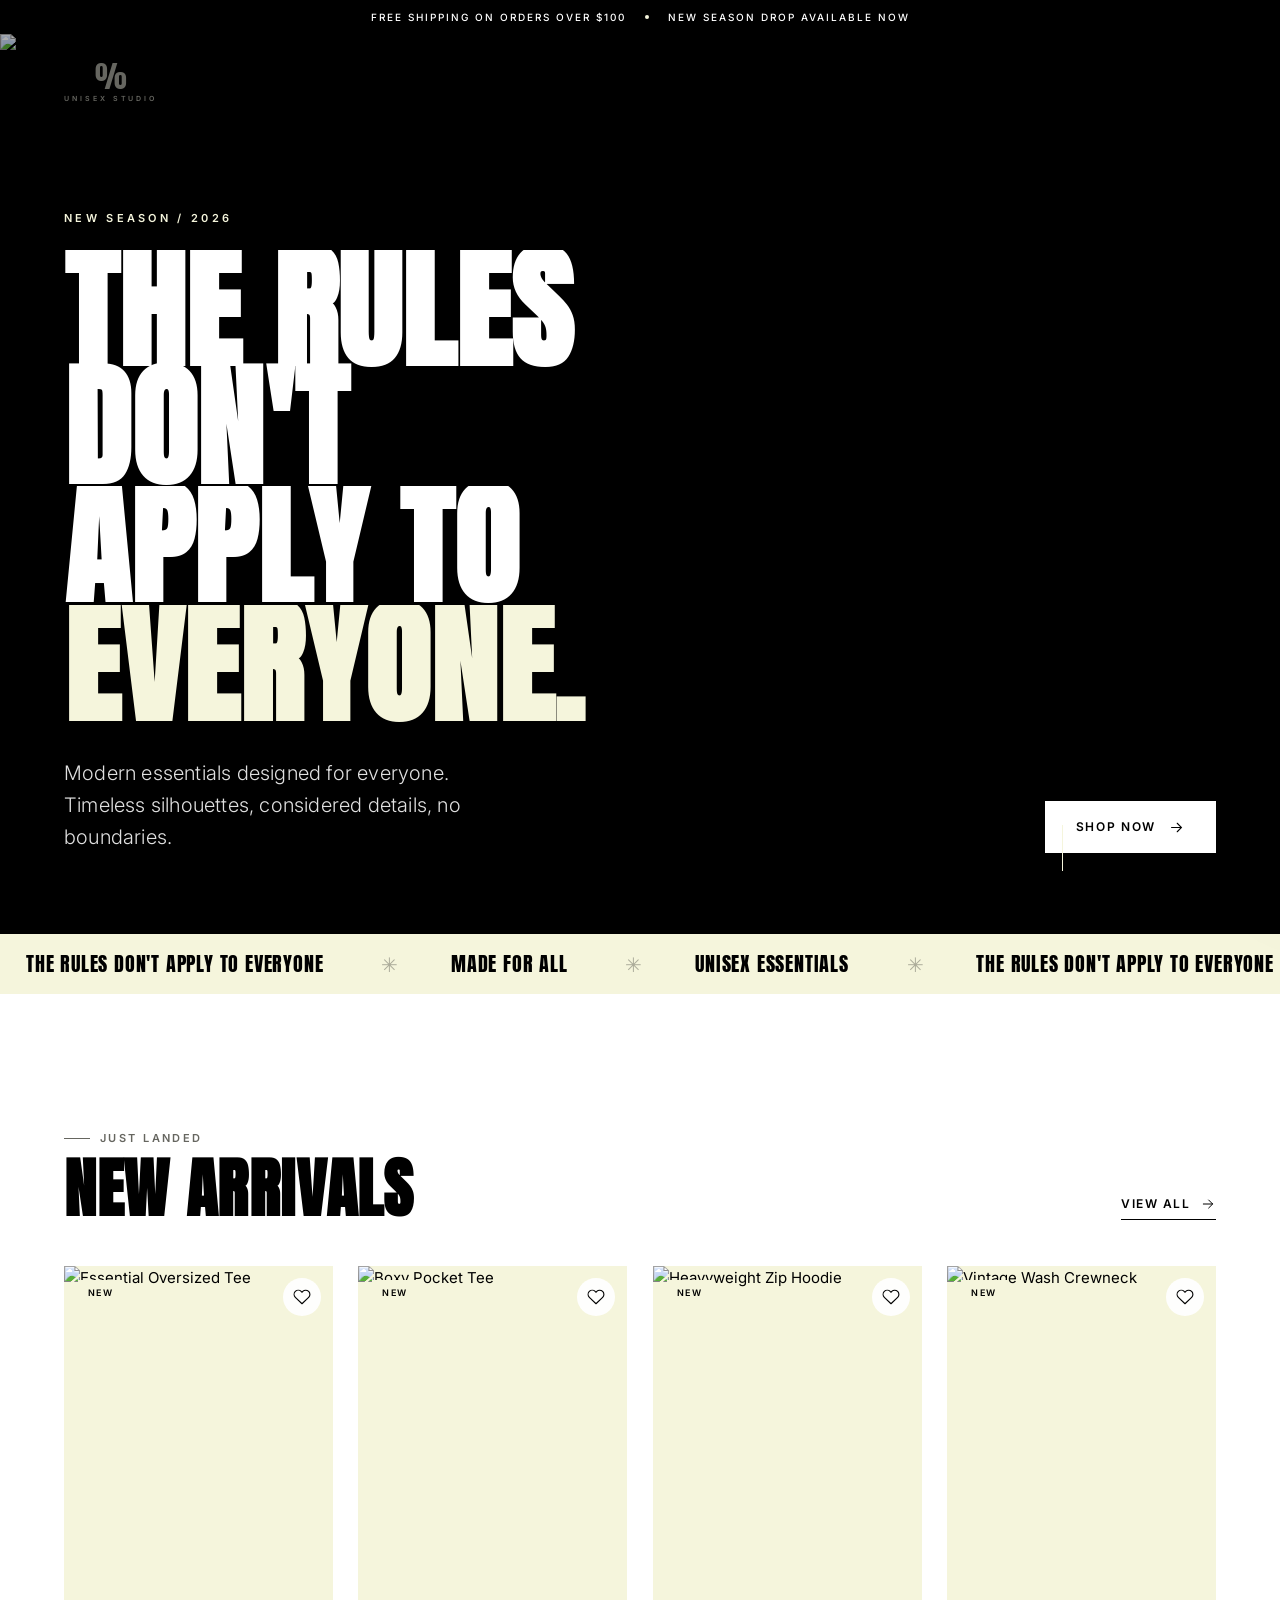
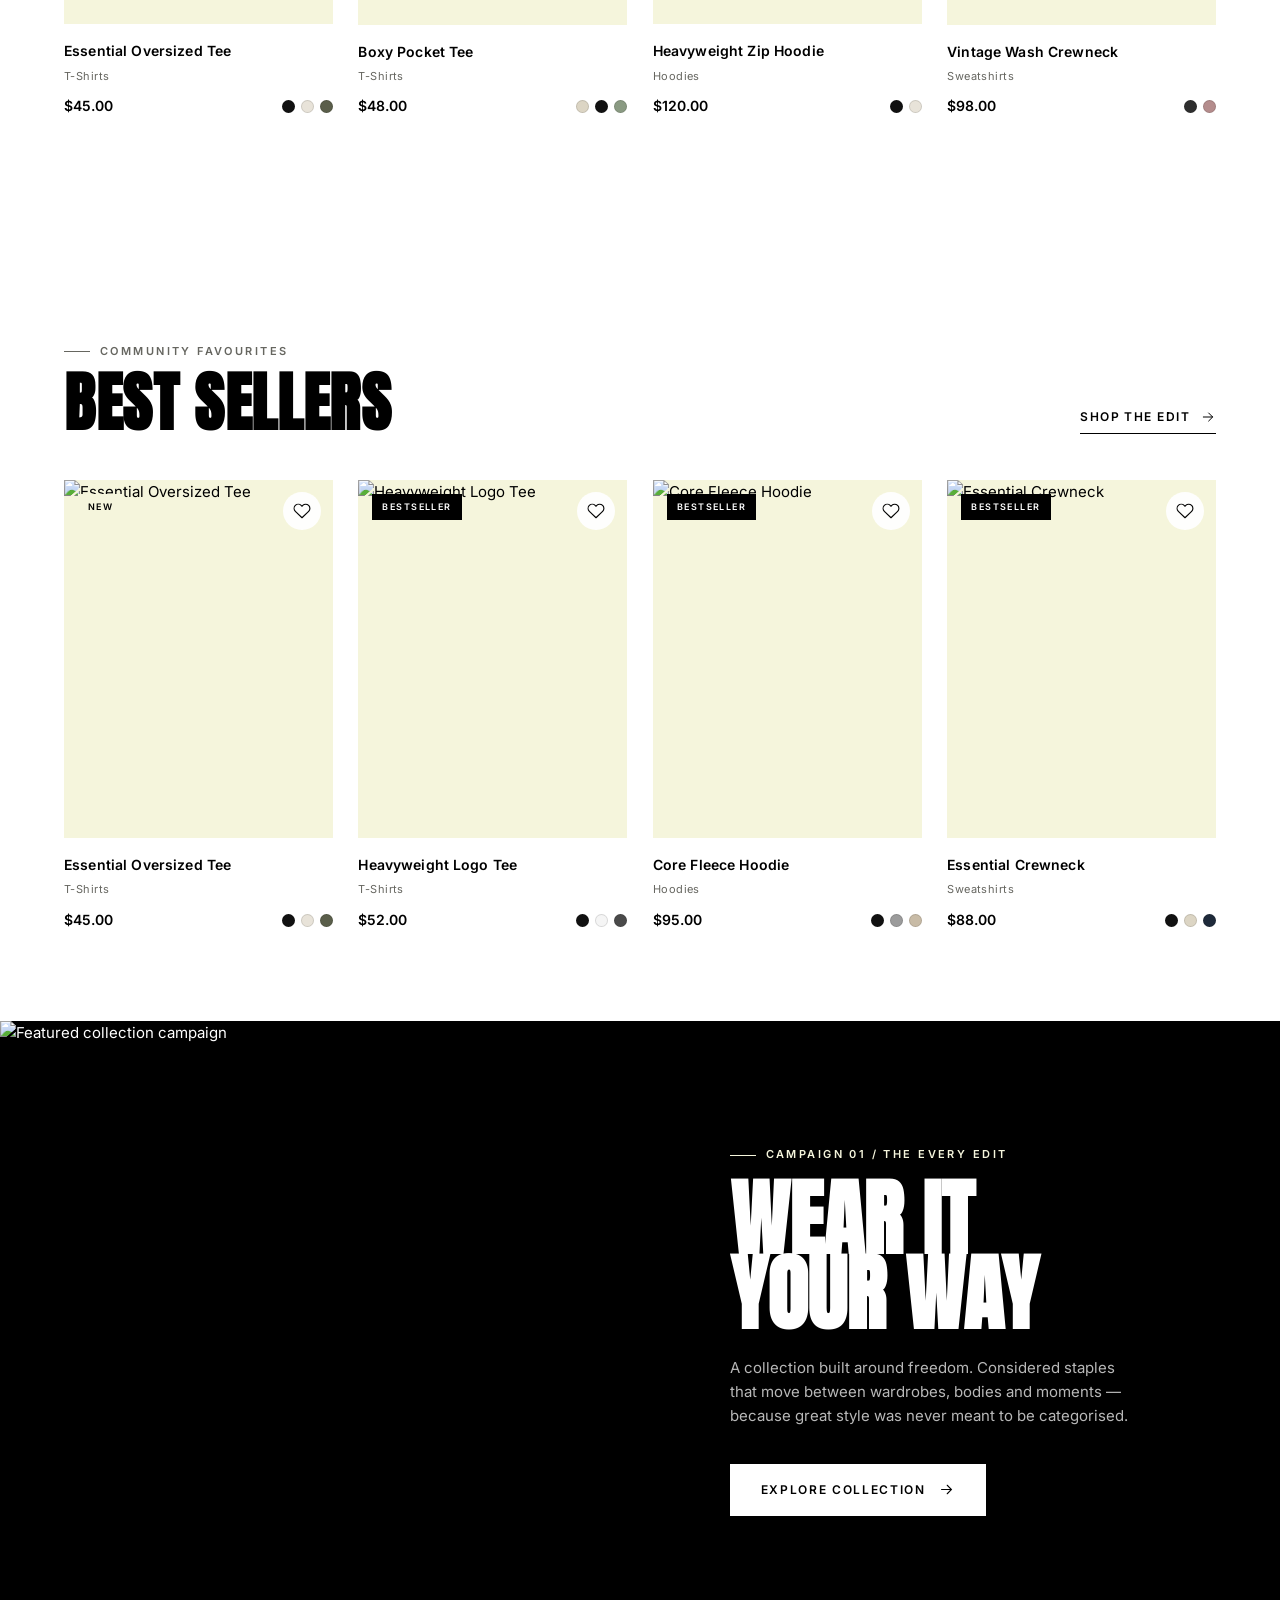
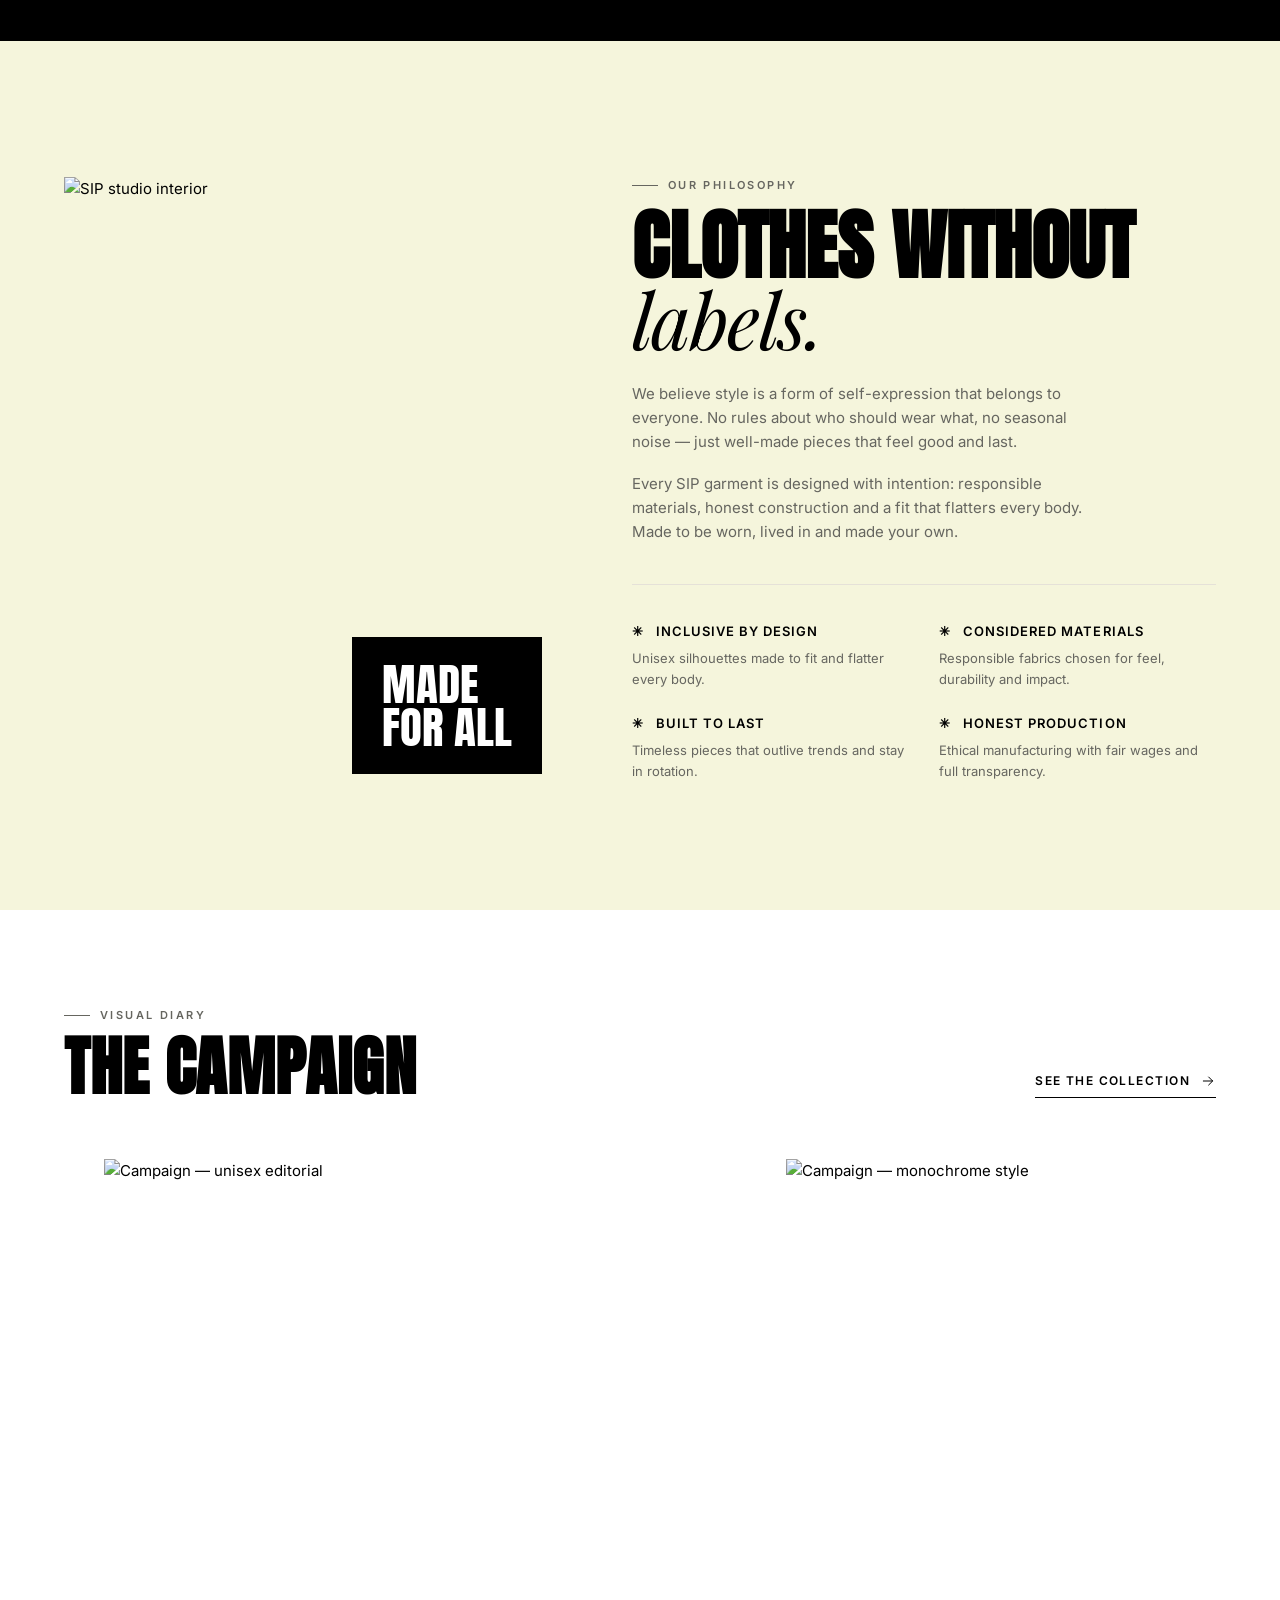
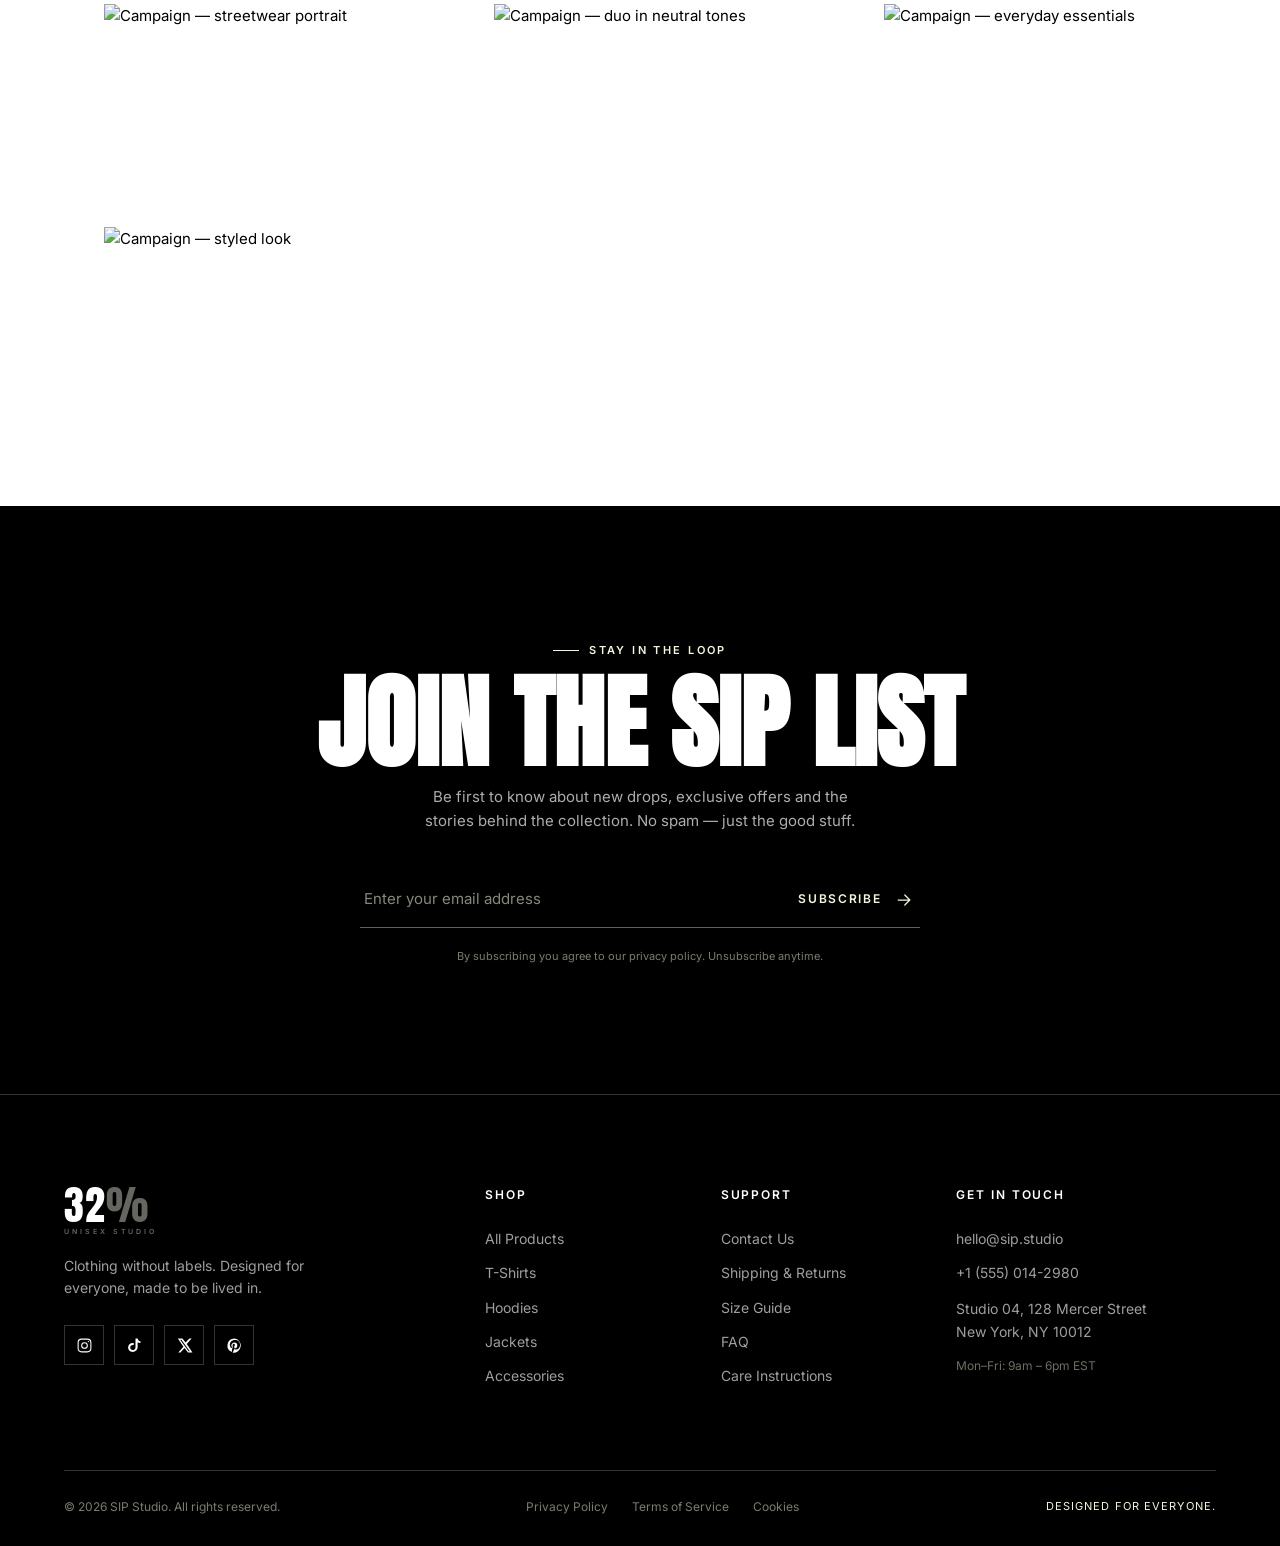
==== commit ded14113: "des" ====
--- a/index.html
+++ b/index.html
@@ -4,7 +4,7 @@
   <meta charset="UTF-8" />
   <meta name="viewport" content="width=device-width, initial-scale=1.0" />
   <meta name="description" content="SIP — modern unisex essentials. No rules. No gender. Just style." />
-  <title>SIP / Unisex Studio — No Rules. No Gender. Just Style.</title>
+  <title>SIP / Unisex Studio — The rules don't apply to everyone</title>
   <link rel="stylesheet" href="css/style.css" />
 </head>
 <body data-page="home">
@@ -21,9 +21,9 @@
       <div class="hero-content">
         <span class="hero-eyebrow">New Season / 2026</span>
         <h1>
-          <span class="line"><span>No Rules.</span></span>
-          <span class="line"><span>No Gender.</span></span>
-          <span class="line"><span>Just Style.</span></span>
+          <span class="line"><span>The rules don't</span></span>
+          <span class="line"><span>apply to</span></span>
+          <span class="line"><span>everyone.</span></span>
         </h1>
         <div class="hero-bottom">
           <p class="hero-sub">Modern essentials designed for everyone. Timeless silhouettes, considered details, no boundaries.</p>
--- a/css/style.css
+++ b/css/style.css
@@ -6,14 +6,14 @@
 @import url('https://fonts.googleapis.com/css2?family=Anton&family=Inter:wght@300;400;500;600;700&family=Playfair+Display:ital,wght@1,400;1,500&display=swap');
 
 :root {
-  --bg: #f6f5f2;
-  --surface: #ffffff;
-  --ink: #101010;
-  --ink-soft: #2a2a2a;
-  --muted: #77746e;
-  --line: #dedbd4;
-  --line-dark: #2e2e2e;
-  --accent: #c9f24d;
+  --bg: #FFFFFF;
+  --surface: #FFFFFF;
+  --ink: #000000;
+  --ink-soft: #1A1A1A;
+  --muted: #666660;
+  --line: #E5E1D8;
+  --line-dark: #333333;
+  --accent: #F5F5DC;
   --display: 'Anton', Impact, sans-serif;
   --body: 'Inter', -apple-system, BlinkMacSystemFont, 'Segoe UI', sans-serif;
   --serif: 'Playfair Display', Georgia, serif;
@@ -134,14 +134,14 @@
 }
 .btn-dark {
   background: var(--ink);
-  color: #fff;
+  color: #FFFFFF;
 }
 .btn-dark:hover {
   background: var(--accent);
   color: var(--ink);
 }
 .btn-light {
-  background: #fff;
+  background: #FFFFFF;
   color: var(--ink);
 }
 .btn-light:hover {
@@ -154,7 +154,7 @@
 }
 .btn-outline:hover {
   background: var(--ink);
-  color: #fff;
+  color: #FFFFFF;
 }
 .btn-ghost {
   background: transparent;
@@ -224,7 +224,7 @@
 /* ---------- Announcement + Header ---------- */
 .announcement {
   background: var(--ink);
-  color: #fff;
+  color: #FFFFFF;
   text-align: center;
   font-size: 10px;
   font-weight: 500;
@@ -255,7 +255,7 @@
 .site-header.scrolled {
   top: 0;
   height: 70px;
-  background: rgba(246, 245, 242, 0.94);
+  background: rgba(255, 255, 255, 0.96);
   backdrop-filter: blur(14px);
   -webkit-backdrop-filter: blur(14px);
   box-shadow: 0 1px 0 var(--line);
@@ -282,7 +282,7 @@
   letter-spacing: 0.02em;
 }
 .logo-slash {
-  color: var(--accent);
+  color: var(--muted);
 }
 .logo-sub {
   font-size: 7px;
@@ -338,7 +338,7 @@
   transition: background 0.3s;
 }
 .icon-btn:hover {
-  background: rgba(0, 0, 0, 0.06);
+  background: var(--accent);
 }
 .icon-btn svg {
   width: 21px;
@@ -375,7 +375,7 @@
   inset: 0;
   z-index: 300;
   background: var(--ink);
-  color: #fff;
+  color: #FFFFFF;
   padding: var(--pad);
   display: flex;
   flex-direction: column;
@@ -390,10 +390,10 @@
   position: absolute;
   top: 26px;
   right: 26px;
-  color: #fff;
+  color: #FFFFFF;
 }
 .mobile-menu-close:hover {
-  background: rgba(255, 255, 255, 0.1);
+  background: rgba(245, 245, 220, 0.15);
 }
 .mobile-menu nav {
   display: flex;
@@ -434,7 +434,7 @@
   display: flex;
   align-items: flex-end;
   overflow: hidden;
-  background: #1a1a1a;
+  background: #000000;
 }
 .hero-media {
   position: absolute;
@@ -461,9 +461,9 @@
   inset: 0;
   background: linear-gradient(
       to top,
-      rgba(0, 0, 0, 0.78) 0%,
-      rgba(0, 0, 0, 0.2) 48%,
-      rgba(0, 0, 0, 0.35) 100%
+      rgba(0, 0, 0, 0.72) 0%,
+      rgba(0, 0, 0, 0.18) 48%,
+      rgba(0, 0, 0, 0.32) 100%
     );
 }
 .hero-content {
@@ -473,7 +473,7 @@
   max-width: var(--max);
   margin-inline: auto;
   padding: 0 var(--pad) clamp(60px, 9vh, 110px);
-  color: #fff;
+  color: #FFFFFF;
 }
 .hero-eyebrow {
   color: var(--accent);
@@ -528,7 +528,7 @@
   font-weight: 300;
   letter-spacing: 0.01em;
   max-width: 34ch;
-  color: rgba(255, 255, 255, 0.85);
+  color: rgba(255, 255, 255, 0.88);
 }
 .hero-scroll {
   position: absolute;
@@ -541,13 +541,13 @@
   font-size: 10px;
   letter-spacing: 0.22em;
   text-transform: uppercase;
-  color: rgba(255, 255, 255, 0.7);
+  color: rgba(255, 255, 255, 0.75);
 }
 .hero-scroll i {
   display: block;
   width: 1px;
   height: 46px;
-  background: rgba(255, 255, 255, 0.5);
+  background: rgba(245, 245, 220, 0.45);
   position: relative;
   overflow: hidden;
 }
@@ -589,7 +589,7 @@
 }
 .marquee span i {
   font-style: normal;
-  color: rgba(0, 0, 0, 0.35);
+  color: rgba(0, 0, 0, 0.3);
   margin-left: 52px;
 }
 @keyframes marquee {
@@ -617,7 +617,7 @@
   position: relative;
   overflow: hidden;
   aspect-ratio: 3 / 4;
-  background: #e9e7e2;
+  background: #F5F5DC;
 }
 .product-media img {
   width: 100%;
@@ -645,7 +645,7 @@
   left: 14px;
   z-index: 2;
   background: var(--ink);
-  color: #fff;
+  color: #FFFFFF;
   font-size: 9px;
   font-weight: 600;
   letter-spacing: 0.16em;
@@ -665,7 +665,7 @@
   height: 38px;
   border-radius: 50%;
   border: 0;
-  background: rgba(255, 255, 255, 0.85);
+  background: rgba(255, 255, 255, 0.95);
   display: flex;
   align-items: center;
   justify-content: center;
@@ -691,7 +691,7 @@
   right: 14px;
   bottom: 14px;
   z-index: 2;
-  background: #fff;
+  background: #FFFFFF;
   border: 0;
   height: 46px;
   font-size: 11px;
@@ -742,7 +742,7 @@
   width: 13px;
   height: 13px;
   border-radius: 50%;
-  border: 1px solid rgba(0, 0, 0, 0.15);
+  border: 1px solid rgba(0, 0, 0, 0.12);
   position: relative;
 }
 .swatch::after {
@@ -763,7 +763,7 @@
   grid-template-columns: 1fr 1fr;
   min-height: 620px;
   background: var(--ink);
-  color: #fff;
+  color: #FFFFFF;
 }
 .featured-media {
   position: relative;
@@ -798,14 +798,14 @@
   margin: 18px 0 24px;
 }
 .featured-content p {
-  color: rgba(255, 255, 255, 0.65);
+  color: rgba(255, 255, 255, 0.72);
   max-width: 46ch;
   margin-bottom: 36px;
 }
 
 /* ---------- Philosophy ---------- */
 .philosophy {
-  background: var(--surface);
+  background: var(--accent);
 }
 .philosophy-grid {
   display: grid;
@@ -827,8 +827,8 @@
   position: absolute;
   bottom: 0;
   right: 0;
-  background: var(--accent);
-  color: var(--ink);
+  background: var(--ink);
+  color: #FFFFFF;
   padding: 26px 30px;
   font-family: var(--display);
   font-size: clamp(30px, 3.5vw, 50px);
@@ -870,9 +870,8 @@
   margin-bottom: 6px;
 }
 .value h4 span {
-  color: var(--accent);
+  color: var(--ink);
   margin-right: 8px;
-  -webkit-text-stroke: 1px var(--ink);
 }
 .value p {
   font-size: 13px;
@@ -930,7 +929,7 @@
 /* ---------- Newsletter ---------- */
 .newsletter {
   background: var(--ink);
-  color: #fff;
+  color: #FFFFFF;
   padding-block: clamp(80px, 10vw, 140px);
   text-align: center;
 }
@@ -946,7 +945,7 @@
   margin: 18px 0 16px;
 }
 .newsletter > .container > p {
-  color: rgba(255, 255, 255, 0.6);
+  color: rgba(255, 255, 255, 0.68);
   max-width: 48ch;
   margin: 0 auto 38px;
 }
@@ -954,19 +953,19 @@
   display: flex;
   max-width: 560px;
   margin-inline: auto;
-  border-bottom: 1px solid rgba(255, 255, 255, 0.35);
+  border-bottom: 1px solid rgba(245, 245, 220, 0.4);
 }
 .newsletter-form input {
   flex: 1;
   background: none;
   border: 0;
   outline: 0;
-  color: #fff;
+  color: #FFFFFF;
   padding: 16px 4px;
   font-size: 15px;
 }
 .newsletter-form input::placeholder {
-  color: rgba(255, 255, 255, 0.4);
+  color: rgba(245, 245, 220, 0.55);
 }
 .newsletter-form button {
   background: none;
@@ -986,7 +985,7 @@
 }
 .newsletter small {
   display: block;
-  color: rgba(255, 255, 255, 0.35);
+  color: rgba(245, 245, 220, 0.5);
   font-size: 11px;
   margin-top: 20px;
 }
@@ -994,7 +993,7 @@
 /* ---------- Footer ---------- */
 .site-footer {
   background: var(--ink);
-  color: #fff;
+  color: #FFFFFF;
   padding: clamp(60px, 7vw, 100px) var(--pad) 30px;
   border-top: 1px solid var(--line-dark);
 }
@@ -1009,7 +1008,7 @@
   font-size: 40px;
 }
 .footer-brand > p {
-  color: rgba(255, 255, 255, 0.5);
+  color: rgba(255, 255, 255, 0.62);
   max-width: 30ch;
   margin: 20px 0 26px;
   font-size: 14px;
@@ -1046,7 +1045,7 @@
 .footer-col a,
 .footer-col p {
   display: block;
-  color: rgba(255, 255, 255, 0.5);
+  color: rgba(255, 255, 255, 0.62);
   font-size: 14px;
   margin-bottom: 12px;
   transition: color 0.3s;
@@ -1058,7 +1057,7 @@
   line-height: 1.7;
 }
 .footer-hours {
-  color: rgba(255, 255, 255, 0.3) !important;
+  color: rgba(245, 245, 220, 0.45) !important;
   font-size: 12px !important;
 }
 .footer-bottom {
@@ -1072,7 +1071,7 @@
   flex-wrap: wrap;
   align-items: center;
   font-size: 12px;
-  color: rgba(255, 255, 255, 0.35);
+  color: rgba(245, 245, 220, 0.5);
 }
 .footer-legal {
   display: flex;
@@ -1092,7 +1091,7 @@
 .overlay {
   position: fixed;
   inset: 0;
-  background: rgba(0, 0, 0, 0.5);
+  background: rgba(0, 0, 0, 0.45);
   z-index: 400;
   opacity: 0;
   visibility: hidden;
@@ -1108,13 +1107,13 @@
   right: 0;
   bottom: 0;
   width: min(100%, 460px);
-  background: var(--bg);
+  background: #FFFFFF;
   z-index: 401;
   display: flex;
   flex-direction: column;
   transform: translateX(102%);
   transition: transform 0.5s var(--ease);
-  box-shadow: -20px 0 60px rgba(0, 0, 0, 0.12);
+  box-shadow: -20px 0 60px rgba(0, 0, 0, 0.1);
 }
 .cart-drawer.open {
   transform: none;
@@ -1162,7 +1161,7 @@
   width: 70px;
   height: 70px;
   border-radius: 50%;
-  background: #eae8e2;
+  background: #F5F5DC;
   display: flex;
   align-items: center;
   justify-content: center;
@@ -1194,7 +1193,7 @@
   width: 90px;
   height: 112px;
   object-fit: cover;
-  background: #e9e7e2;
+  background: #F5F5DC;
   flex-shrink: 0;
 }
 .cart-line-info {
@@ -1278,7 +1277,7 @@
   position: fixed;
   inset: 0;
   z-index: 500;
-  background: rgba(246, 245, 242, 0.98);
+  background: rgba(255, 255, 255, 0.98);
   backdrop-filter: blur(10px);
   opacity: 0;
   visibility: hidden;
@@ -1326,7 +1325,7 @@
   min-width: 0;
 }
 .search-field input::placeholder {
-  color: #ccc8c0;
+  color: #CFCFC0;
 }
 .search-field button {
   background: none;
@@ -1386,14 +1385,14 @@
   left: 50%;
   transform: translate(-50%, 30px);
   background: var(--ink);
-  color: #fff;
+  color: #FFFFFF;
   padding: 14px 26px;
   font-size: 13px;
   z-index: 600;
   opacity: 0;
   visibility: hidden;
   transition: opacity 0.3s, transform 0.3s var(--ease), visibility 0.3s;
-  box-shadow: 0 12px 40px rgba(0, 0, 0, 0.25);
+  box-shadow: 0 12px 40px rgba(0, 0, 0, 0.18);
   text-align: center;
   max-width: calc(100% - 40px);
 }
@@ -1408,7 +1407,7 @@
    ============================================================ */
 .page-hero {
   background: var(--ink);
-  color: #fff;
+  color: #FFFFFF;
   padding: calc(var(--nav-h) + 80px) var(--pad) 60px;
   text-align: center;
   position: relative;
@@ -1422,7 +1421,7 @@
   transform: translate(-50%, -50%);
   font-family: var(--display);
   font-size: clamp(220px, 40vw, 520px);
-  color: rgba(255, 255, 255, 0.03);
+  color: rgba(245, 245, 220, 0.04);
   line-height: 1;
   pointer-events: none;
   white-space: nowrap;
@@ -1440,7 +1439,7 @@
 }
 .page-hero p {
   position: relative;
-  color: rgba(255, 255, 255, 0.55);
+  color: rgba(255, 255, 255, 0.65);
   margin-top: 18px;
   font-size: 14px;
   letter-spacing: 0.04em;
@@ -1453,7 +1452,7 @@
   font-size: 11px;
   letter-spacing: 0.14em;
   text-transform: uppercase;
-  color: rgba(255, 255, 255, 0.4);
+  color: rgba(245, 245, 220, 0.55);
   margin-bottom: 22px;
 }
 .breadcrumb a:hover {
@@ -1484,7 +1483,7 @@
   align-items: center;
   gap: 10px;
   background: var(--ink);
-  color: #fff;
+  color: #FFFFFF;
   border: 0;
   height: 44px;
   padding: 0 18px;
@@ -1498,7 +1497,7 @@
   align-items: center;
   gap: 10px;
   border: 1px solid var(--line);
-  background: var(--surface);
+  background: #FFFFFF;
   height: 44px;
   padding: 0 14px;
   min-width: 260px;
@@ -1528,7 +1527,7 @@
 }
 .sort-select {
   border: 1px solid var(--line);
-  background: var(--surface);
+  background-color: #FFFFFF;
   height: 44px;
   padding: 0 38px 0 14px;
   font-size: 12px;
@@ -1536,7 +1535,7 @@
   outline: 0;
   cursor: pointer;
   appearance: none;
-  background-image: url("data:image/svg+xml,%3Csvg xmlns='http://www.w3.org/2000/svg' width='12' height='12' viewBox='0 0 24 24' fill='none' stroke='%23101010' stroke-width='2'%3E%3Cpath d='m6 9 6 6 6-6'/%3E%3C/svg%3E");
+  background-image: url("data:image/svg+xml,%3Csvg xmlns='http://www.w3.org/2000/svg' width='12' height='12' viewBox='0 0 24 24' fill='none' stroke='%23000000' stroke-width='2'%3E%3Cpath d='m6 9 6 6 6-6'/%3E%3C/svg%3E");
   background-repeat: no-repeat;
   background-position: right 14px center;
 }
@@ -1606,7 +1605,7 @@
 .checkbox .box {
   width: 17px;
   height: 17px;
-  border: 1px solid #b9b6ae;
+  border: 1px solid #CFCFC0;
   display: inline-flex;
   align-items: center;
   justify-content: center;
@@ -1617,8 +1616,8 @@
   content: '';
   width: 8px;
   height: 5px;
-  border-left: 2px solid #fff;
-  border-bottom: 2px solid #fff;
+  border-left: 2px solid #FFFFFF;
+  border-bottom: 2px solid #FFFFFF;
   transform: rotate(-45deg) scale(0);
   transition: transform 0.2s;
   margin-top: -2px;
@@ -1645,17 +1644,18 @@
   height: 36px;
   padding: 0 8px;
   border: 1px solid var(--line);
-  background: var(--surface);
+  background: #FFFFFF;
   font-size: 12px;
   font-weight: 500;
   transition: background 0.2s, color 0.2s, border-color 0.2s;
 }
 .size-chip:hover {
   border-color: var(--ink);
+  background: var(--accent);
 }
 .size-chip.active {
   background: var(--ink);
-  color: #fff;
+  color: #FFFFFF;
   border-color: var(--ink);
 }
 .color-options {
@@ -1667,7 +1667,7 @@
   width: 26px;
   height: 26px;
   border-radius: 50%;
-  border: 1px solid rgba(0, 0, 0, 0.15);
+  border: 1px solid rgba(0, 0, 0, 0.12);
   position: relative;
   background: var(--c);
 }
@@ -1724,7 +1724,7 @@
   position: fixed;
   inset: 0;
   z-index: 450;
-  background: rgba(0, 0, 0, 0.55);
+  background: rgba(0, 0, 0, 0.5);
   opacity: 0;
   visibility: hidden;
   transition: opacity 0.35s, visibility 0.35s;
@@ -1761,7 +1761,7 @@
   z-index: 3;
   width: 40px;
   height: 40px;
-  background: rgba(255, 255, 255, 0.9);
+  background: rgba(255, 255, 255, 0.95);
   border-radius: 50%;
   border: 0;
   display: flex;
@@ -1775,7 +1775,7 @@
 .modal-gallery {
   display: flex;
   flex-direction: column;
-  background: #eae8e2;
+  background: #F5F5DC;
   overflow-y: auto;
 }
 .modal-gallery img {
@@ -1873,7 +1873,7 @@
   justify-content: center;
 }
 .qty button:hover {
-  background: #f0efeb;
+  background: #F5F5DC;
 }
 .qty button svg {
   width: 15px;
@@ -2057,7 +2057,7 @@
   white-space: nowrap;
 }
 .size-chart thead th {
-  background: var(--bg);
+  background: var(--accent);
   font-size: 10px;
   font-weight: 600;
   letter-spacing: 0.08em;
@@ -2148,6 +2148,7 @@
 }
 .contact-form-wrap {
   background: var(--surface);
+  border: 1px solid var(--line);
   padding: clamp(30px, 5vw, 64px);
 }
 .contact-form-wrap h3 {
@@ -2182,7 +2183,7 @@
 .field select {
   width: 100%;
   border: 1px solid var(--line);
-  background: var(--bg);
+  background: #FFFFFF;
   padding: 14px 16px;
   outline: 0;
   font-size: 14px;
@@ -2210,7 +2211,7 @@
   display: block;
 }
 .faq-section {
-  background: var(--surface);
+  background: var(--accent);
   padding-block: clamp(70px, 9vw, 120px);
 }
 .faq-grid {
@@ -2320,7 +2321,7 @@
 .pdp-stage {
   position: relative;
   aspect-ratio: 3 / 4;
-  background: #eae8e2;
+  background: #F5F5DC;
   overflow: hidden;
 }
 .pdp-stage img {
@@ -2333,7 +2334,7 @@
   top: 18px;
   left: 18px;
   background: var(--ink);
-  color: #fff;
+  color: #FFFFFF;
   font-size: 10px;
   font-weight: 600;
   letter-spacing: 0.16em;
@@ -2348,7 +2349,7 @@
   position: absolute;
   bottom: 16px;
   right: 16px;
-  background: rgba(255, 255, 255, 0.92);
+  background: rgba(255, 255, 255, 0.95);
   padding: 6px 10px;
   font-size: 11px;
   font-weight: 600;
@@ -2364,7 +2365,7 @@
   height: 94px;
   padding: 0;
   border: 1px solid transparent;
-  background: #eae8e2;
+  background: #F5F5DC;
   opacity: 0.6;
   transition: opacity 0.3s, border-color 0.3s;
 }
@@ -2637,7 +2638,7 @@
   width: 64px;
   height: 80px;
   object-fit: cover;
-  background: #eae8e2;
+  background: #F5F5DC;
   flex-shrink: 0;
 }
 .co-item-info {
@@ -2673,7 +2674,7 @@
 .cod-summary-note {
   display: flex;
   gap: 12px;
-  background: var(--bg);
+  background: var(--accent);
   padding: 14px;
   margin-top: 20px;
 }
